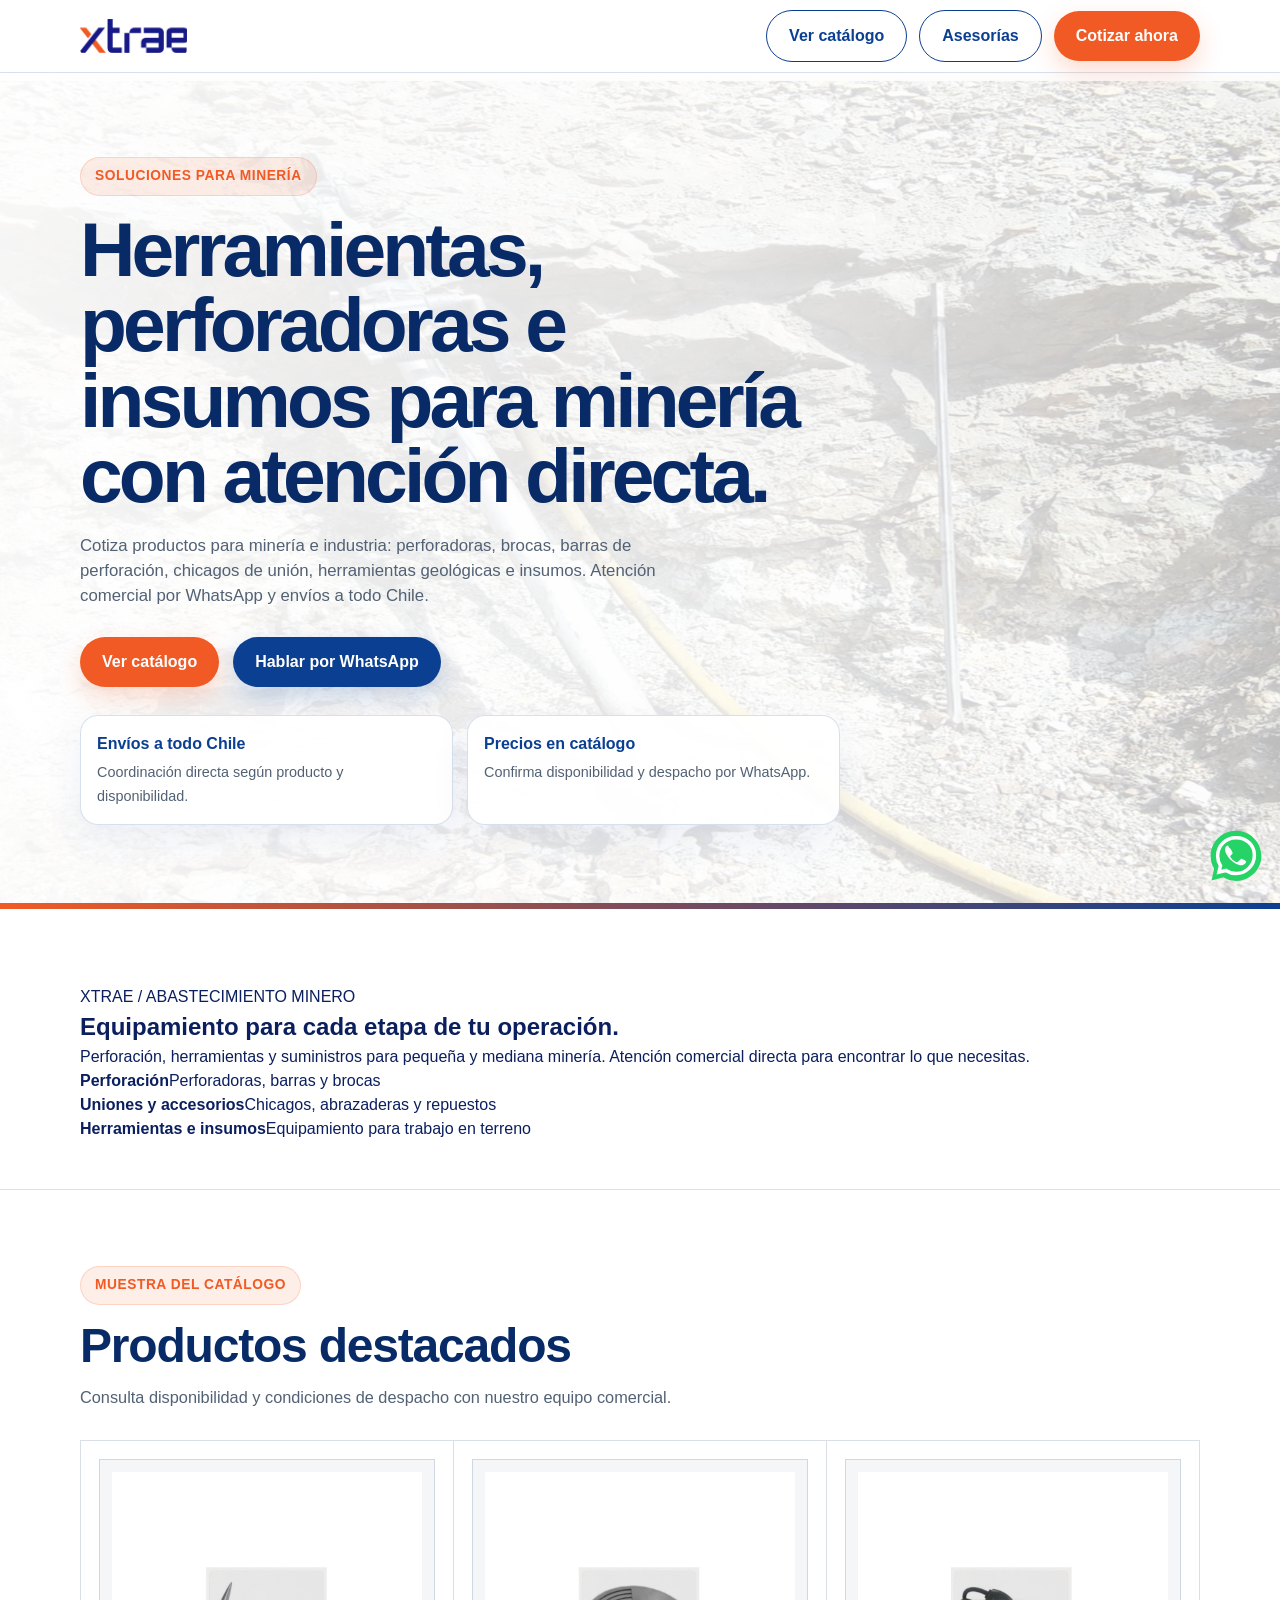
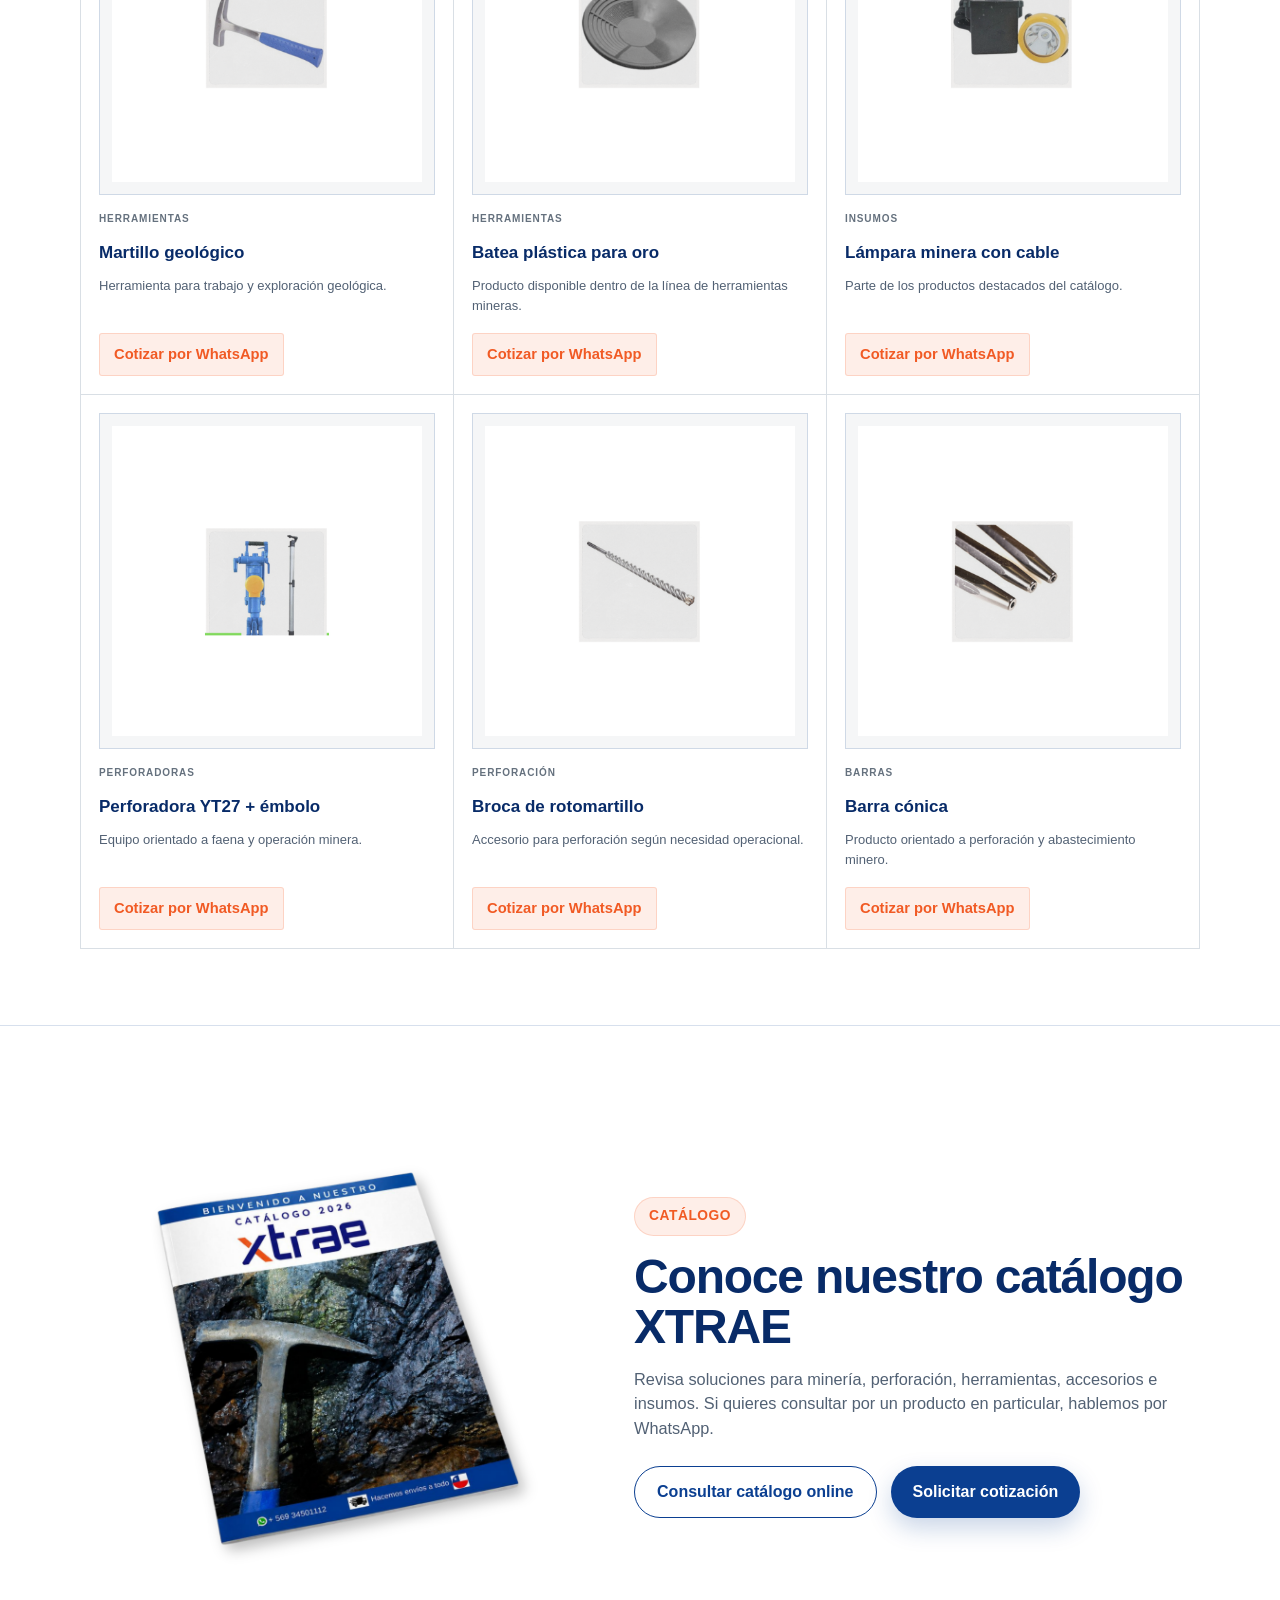
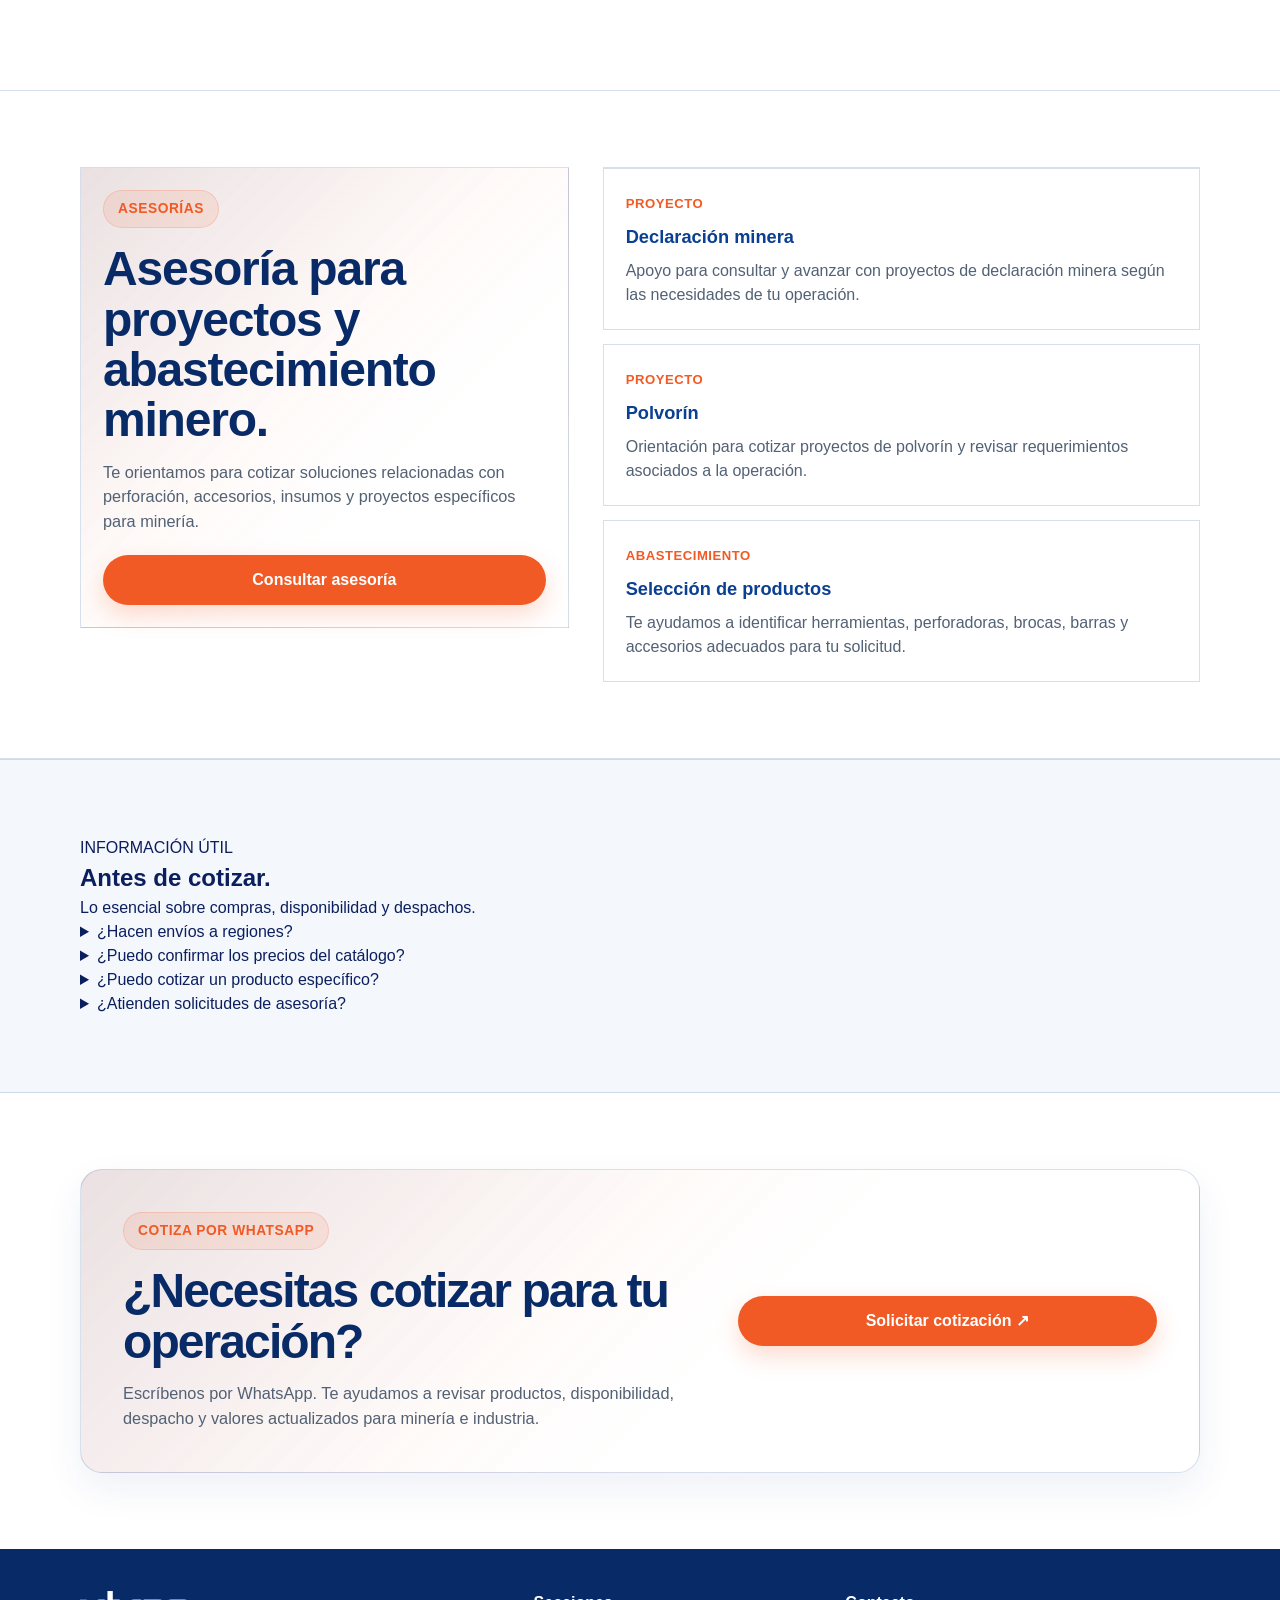
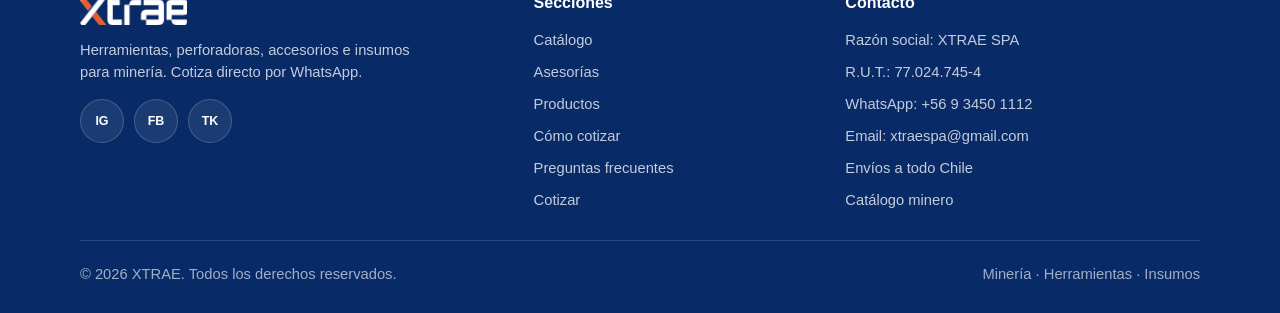
==== index.html @ 8a01596d "Redesign XTRAE landing editorial structure and product showcase" ====
<!DOCTYPE html>
<html lang="es">
<head>
  <meta charset="UTF-8" />
  <meta name="viewport" content="width=device-width, initial-scale=1.0" />
  <link rel="icon" type="image/png" href="/assets/img/fav-xtrae.png" />
  <link rel="apple-touch-icon" href="/assets/img/fav-xtrae.png" />

  <title>XTRAE | Herramientas e insumos para minería</title>
  <meta name="description" content="Cotiza herramientas, perforadoras, brocas, barras, accesorios e insumos para minería en XTRAE. Atención directa por WhatsApp y envíos a todo Chile." />
  <meta name="robots" content="index, follow" />
  <meta name="author" content="XTRAE" />
  <link rel="canonical" href="https://xtrae.cl/" />

  <meta property="og:type" content="website" />
  <meta property="og:url" content="https://xtrae.cl/" />
  <meta property="og:title" content="XTRAE | Herramientas e insumos para minería" />
  <meta property="og:description" content="Cotiza herramientas, perforadoras, brocas, barras, accesorios e insumos para minería. Atención directa por WhatsApp y envíos a todo Chile." />
  <meta property="og:image" content="https://xtrae.cl/assets/img/catalogo-xtrae.png" />
  <meta property="og:locale" content="es_CL" />

  <meta name="twitter:card" content="summary_large_image" />
  <meta name="twitter:title" content="XTRAE | Herramientas e insumos para minería" />
  <meta name="twitter:description" content="Cotiza herramientas, perforadoras, brocas, barras, accesorios e insumos para minería. Atención directa por WhatsApp." />
  <meta name="twitter:image" content="https://xtrae.cl/assets/img/catalogo-xtrae.png" />

  <link rel="stylesheet" href="/assets/css/styles.css?v=15" />
  <!-- Google Tag Manager -->
<script>(function(w,d,s,l,i){w[l]=w[l]||[];w[l].push({'gtm.start':
new Date().getTime(),event:'gtm.js'});var f=d.getElementsByTagName(s)[0],
j=d.createElement(s),dl=l!='dataLayer'?'&l='+l:'';j.async=true;j.src=
'https://www.googletagmanager.com/gtm.js?id='+i+dl;f.parentNode.insertBefore(j,f);
})(window,document,'script','dataLayer','GTM-K9B52PH');</script>
<!-- End Google Tag Manager -->

  <script type="application/ld+json">
  {
    "@context": "https://schema.org",
    "@type": "Organization",
    "name": "XTRAE",
    "legalName": "XTRAE SPA",
    "taxID": "CL-77024745-4",
    "email": "xtraespa@gmail.com",
    "url": "https://xtrae.cl/",
    "logo": "https://xtrae.cl/assets/img/xtrae-logo.png",
    "description": "Herramientas, perforadoras, brocas, barras, accesorios e insumos para minería.",
    "contactPoint": {
      "@type": "ContactPoint",
      "telephone": "+56 9 3450 1112",
      "email": "xtraespa@gmail.com",
      "contactType": "sales",
      "areaServed": "CL",
      "availableLanguage": "Spanish"
    },
    "sameAs": [
      "https://www.facebook.com/profile.php?id=100078458380677",
      "https://www.instagram.com/xtrae.cl",
      "https://www.tiktok.com/@xtrae.cl"
    ]
  }
  </script>
</head>
<body>
    <!-- Google Tag Manager (noscript) -->
<noscript><iframe src="https://www.googletagmanager.com/ns.html?id=GTM-K9B52PH"
height="0" width="0" style="display:none;visibility:hidden"></iframe></noscript>
<!-- End Google Tag Manager (noscript) -->
  <header class="site-header">
    <div class="container nav">
      <a class="brand-logo" href="/" aria-label="XTRAE Inicio">
        <img src="/assets/img/xtrae-logo.png" alt="XTRAE" />
      </a>

      <button class="mobile-menu-button" type="button" aria-label="Abrir menú" aria-expanded="false" data-menu-toggle>
        Menú
      </button>

      <nav class="nav-actions" data-menu>
        <a class="btn btn-outline" href="#catalogo">Ver catálogo</a>
        <a class="btn btn-outline" href="#asesorias">Asesorías</a>
        <button class="btn btn-primary" type="button" data-whatsapp>Cotizar ahora</button>
      </nav>
    </div>
  </header>

  <main>
    <section class="hero">
      <div class="container hero-grid">
        <div class="hero-content">
          <span class="eyebrow">Soluciones para minería</span>
          <h1>Herramientas, perforadoras e insumos para minería con atención directa.</h1>
          <p>
            Cotiza productos para minería e industria: perforadoras, brocas, barras de perforación, chicagos de unión, herramientas geológicas e insumos. Atención comercial por WhatsApp y envíos a todo Chile.
          </p>

          <div class="hero-actions">
            <a class="btn btn-primary" href="#catalogo">Ver catálogo</a>
            <button class="btn btn-secondary" type="button" data-whatsapp>Hablar por WhatsApp</button>
          </div>

          <div class="hero-info">
            <div class="info-card">
              <strong>Envíos a todo Chile</strong>
              <span>Coordinación directa según producto y disponibilidad.</span>
            </div>
            <div class="info-card">
              <strong>Precios en catálogo</strong>
              <span>Confirma disponibilidad y despacho por WhatsApp.</span>
            </div>
          </div>
        </div>
      </div>
    </section>

    <section class="section product-lines" aria-labelledby="product-lines-title"><div class="container editorial-intro"><div><span class="editorial-kicker">XTRAE / ABASTECIMIENTO MINERO</span><h2 id="product-lines-title">Equipamiento para cada etapa de tu operación.</h2></div><div class="intro-aside"><p>Perforación, herramientas y suministros para pequeña y mediana minería. Atención comercial directa para encontrar lo que necesitas.</p><div class="intro-details"><div><strong>Perforación</strong><span>Perforadoras, barras y brocas</span></div><div><strong>Uniones y accesorios</strong><span>Chicagos, abrazaderas y repuestos</span></div><div><strong>Herramientas e insumos</strong><span>Equipamiento para trabajo en terreno</span></div></div></div></div></section>

<section class="section catalog-preview" id="productos">
      <div class="container">
        <div class="section-title">
          <span class="eyebrow">Muestra del catálogo</span>
          <h2>Productos destacados</h2>
          <p>Consulta disponibilidad y condiciones de despacho con nuestro equipo comercial.</p>
        </div>
        <div class="product-grid editorial-products">
          <article class="product-card">
            <div class="product-image-wrap"><img src="/assets/img/productos/martillo-geologico.png" alt="Martillo geológico XTRAE" loading="lazy" /></div>
            <span class="product-tag">Herramientas</span><h3>Martillo geológico</h3><p>Herramienta para trabajo y exploración geológica.</p>
            <button class="quote-badge" type="button" data-whatsapp data-message="Hola XTRAE, quiero cotizar el martillo geológico.">Cotizar por WhatsApp</button>
          </article>
          <article class="product-card">
            <div class="product-image-wrap"><img src="/assets/img/productos/batea-plastica-oro.png" alt="Batea plástica para oro XTRAE" loading="lazy" /></div>
            <span class="product-tag">Herramientas</span><h3>Batea plástica para oro</h3><p>Producto disponible dentro de la línea de herramientas mineras.</p>
            <button class="quote-badge" type="button" data-whatsapp data-message="Hola XTRAE, quiero cotizar la batea plástica para oro.">Cotizar por WhatsApp</button>
          </article>
          <article class="product-card">
            <div class="product-image-wrap"><img src="/assets/img/productos/lampara-minera-cable.png" alt="Lámpara minera con cable XTRAE" loading="lazy" /></div>
            <span class="product-tag">Insumos</span><h3>Lámpara minera con cable</h3><p>Parte de los productos destacados del catálogo.</p>
            <button class="quote-badge" type="button" data-whatsapp data-message="Hola XTRAE, quiero cotizar la lámpara minera con cable.">Cotizar por WhatsApp</button>
          </article>
          <article class="product-card">
            <div class="product-image-wrap"><img src="/assets/img/productos/perforadora-yt27.png" alt="Perforadora YT27 XTRAE" loading="lazy" /></div>
            <span class="product-tag">Perforadoras</span><h3>Perforadora YT27 + émbolo</h3><p>Equipo orientado a faena y operación minera.</p>
            <button class="quote-badge" type="button" data-whatsapp data-message="Hola XTRAE, quiero cotizar la perforadora YT27 con émbolo.">Cotizar por WhatsApp</button>
          </article>
          <article class="product-card">
            <div class="product-image-wrap"><img src="/assets/img/productos/broca-rotomartillo.png" alt="Broca de rotomartillo XTRAE" loading="lazy" /></div>
            <span class="product-tag">Perforación</span><h3>Broca de rotomartillo</h3><p>Accesorio para perforación según necesidad operacional.</p>
            <button class="quote-badge" type="button" data-whatsapp data-message="Hola XTRAE, quiero cotizar una broca de rotomartillo.">Cotizar por WhatsApp</button>
          </article>
          <article class="product-card">
            <div class="product-image-wrap"><img src="/assets/img/productos/barra-conica.png" alt="Barra cónica XTRAE" loading="lazy" /></div>
            <span class="product-tag">Barras</span><h3>Barra cónica</h3><p>Producto orientado a perforación y abastecimiento minero.</p>
            <button class="quote-badge" type="button" data-whatsapp data-message="Hola XTRAE, quiero cotizar una barra cónica.">Cotizar por WhatsApp</button>
          </article>
        </div>
      </div>
    </section>

    <section class="section catalog-section" id="catalogo">
      <div class="container catalog-grid">
        <div class="catalog-image-wrap">
          <img class="catalog-image" src="/assets/img/catalogo-xtrae.png?v=2" alt="Portada del catálogo XTRAE" loading="lazy" />
        </div>
        <div class="catalog-content">
          <span class="eyebrow">Catálogo</span>
          <h2>Conoce nuestro catálogo XTRAE</h2>
          <p>Revisa soluciones para minería, perforación, herramientas, accesorios e insumos. Si quieres consultar por un producto en particular, hablemos por WhatsApp.</p>
          <div class="button-row"><a class="btn btn-outline" href="/catalogo/">Consultar catálogo online</a><button class="btn btn-secondary" type="button" data-whatsapp>Solicitar cotización</button></div></div></div></section>

    <section class="section advisory-section" id="asesorias">
      <div class="container advisory-grid">
        <div class="advisory-panel">
          <span class="eyebrow">Asesorías</span>
          <h2>Asesoría para proyectos y abastecimiento minero.</h2>
          <p>Te orientamos para cotizar soluciones relacionadas con perforación, accesorios, insumos y proyectos específicos para minería.</p>
          <button class="btn btn-primary" type="button" data-whatsapp data-message="Hola XTRAE, quiero consultar por asesorías para minería.">Consultar asesoría</button>
        </div>
        <div class="advisory-list">
          <article class="advisory-item"><span>Proyecto</span><h3>Declaración minera</h3><p>Apoyo para consultar y avanzar con proyectos de declaración minera según las necesidades de tu operación.</p></article>
          <article class="advisory-item"><span>Proyecto</span><h3>Polvorín</h3><p>Orientación para cotizar proyectos de polvorín y revisar requerimientos asociados a la operación.</p></article>
          <article class="advisory-item"><span>Abastecimiento</span><h3>Selección de productos</h3><p>Te ayudamos a identificar herramientas, perforadoras, brocas, barras y accesorios adecuados para tu solicitud.</p></article>
        </div>
      </div>
    </section>

    <section class="section faq-section" id="preguntas"><div class="container faq-layout"><div><span class="editorial-kicker">INFORMACIÓN ÚTIL</span><h2>Antes de cotizar.</h2><p>Lo esencial sobre compras, disponibilidad y despachos.</p></div><div class="faq-list"><details><summary>¿Hacen envíos a regiones?</summary><p>Sí. Coordinamos envíos a todo Chile según producto, destino y disponibilidad.</p></details><details><summary>¿Puedo confirmar los precios del catálogo?</summary><p>Sí. Confirma precios, disponibilidad y despacho directamente por WhatsApp.</p></details><details><summary>¿Puedo cotizar un producto específico?</summary><p>Sí. Cada producto destacado tiene un botón para consultar directamente por WhatsApp.</p></details><details><summary>¿Atienden solicitudes de asesoría?</summary><p>Puedes consultar por declaración minera, polvorín, selección de productos y abastecimiento minero.</p></details></div></div></section>

    <section class="section cta-section" id="solicitar">
      <div class="container">
        <div class="cta-box">
          <div><span class="eyebrow">Cotiza por WhatsApp</span><h2>¿Necesitas cotizar para tu operación?</h2><p>Escríbenos por WhatsApp. Te ayudamos a revisar productos, disponibilidad, despacho y valores actualizados para minería e industria.</p></div>
          <div class="cta-actions"><button class="btn btn-primary" type="button" data-whatsapp>Solicitar cotización ↗</button></div>
        </div>
      </div>
    </section>
  </main>

  <footer class="site-footer">
    <div class="container">
      <div class="footer-content">
        <div class="footer-brand">
          <a class="footer-logo-img" href="/" aria-label="XTRAE Inicio"><img src="/assets/img/xtrae-logo-inv.png" alt="XTRAE" /></a>
          <p>Herramientas, perforadoras, accesorios e insumos para minería. Cotiza directo por WhatsApp.</p>
          <div class="social-links" aria-label="Redes sociales de XTRAE">
            <a class="social-link" href="https://www.instagram.com/xtrae.cl" target="_blank" rel="noopener noreferrer" aria-label="Instagram de XTRAE">IG</a>
            <a class="social-link" href="https://www.facebook.com/profile.php?id=100078458380677" target="_blank" rel="noopener noreferrer" aria-label="Facebook de XTRAE">FB</a>
            <a class="social-link" href="https://www.tiktok.com/@xtrae.cl" target="_blank" rel="noopener noreferrer" aria-label="TikTok de XTRAE">TK</a>
          </div>
        </div>
        <div class="footer-column"><h3>Secciones</h3><ul class="footer-links"><li><a href="#catalogo">Catálogo</a></li><li><a href="#asesorias">Asesorías</a></li><li><a href="#productos">Productos</a></li><li><a href="#como-cotizar">Cómo cotizar</a></li><li><a href="#preguntas">Preguntas frecuentes</a></li><li><a href="#solicitar">Cotizar</a></li></ul></div>
        <div class="footer-column"><h3>Contacto</h3><ul class="footer-contact"><li><span>Razón social: XTRAE SPA</span></li><li><span>R.U.T.: 77.024.745-4</span></li><li><a href="https://wa.me/56934501112?text=Hola%20XTRAE%2C%20quiero%20cotizar%20productos%20para%20miner%C3%ADa." target="_blank" rel="noopener noreferrer">WhatsApp: +56 9 3450 1112</a></li><li><a href="mailto:xtraespa@gmail.com">Email: xtraespa@gmail.com</a></li><li><span>Envíos a todo Chile</span></li><li><span>Catálogo minero</span></li></ul></div>
      </div>
      <div class="footer-bottom"><p>© <span id="year"></span> XTRAE. Todos los derechos reservados.</p><p>Minería · Herramientas · Insumos</p></div>
    </div>
  </footer>

<button class="floating-whatsapp" type="button" aria-label="Hablar por WhatsApp" data-whatsapp>
  <img src="/assets/img/icon-whatsapp.svg" alt="" aria-hidden="true" />
</button>
  <script src="/assets/js/main.js?v=14"></script>
</body>
</html>
---- assets/css/styles.css ----
:root {
  --bg: #ffffff;
  --bg-soft: #f4f7fb;
  --text: #0b1f5f;
  --muted: #526174;
  --primary: #f15a24;
  --primary-dark: #cf4518;
  --blue: #0b3f91;
  --blue-dark: #082b68;
  --white: #ffffff;
  --border: rgba(11, 63, 145, 0.16);
  --card: #ffffff;
  --shadow: 0 16px 38px rgba(11, 63, 145, 0.07);
}

* { box-sizing: border-box; margin: 0; padding: 0; }
html { scroll-behavior: smooth; }
body { font-family: Arial, Helvetica, sans-serif; background: var(--bg); color: var(--text); line-height: 1.5; }
a, button { font: inherit; }
a { color: inherit; text-decoration: none; }
img { max-width: 100%; display: block; }
.container { width: min(1120px, 92%); margin: 0 auto; }

.site-header { position: sticky; top: 0; z-index: 50; background: rgba(255,255,255,0.96); backdrop-filter: blur(10px); border-bottom: 1px solid var(--border); }
.nav { min-height: 64px; display: flex; align-items: center; justify-content: space-between; gap: 14px; padding: 10px 0; }
.brand-logo, .footer-logo-img { display: inline-flex; align-items: center; line-height: 1; flex-shrink: 0; }
.brand-logo img { width: auto; height: 34px; max-width: 160px; display: block; }
.footer-logo-img { margin-bottom: 14px; }
.footer-logo-img img { width: auto; height: 34px; max-width: 160px; display: block; }
.mobile-menu-button { display: inline-flex; align-items: center; justify-content: center; border: 1px solid var(--border); border-radius: 999px; background: var(--white); color: var(--blue); padding: 10px 14px; font-weight: 900; cursor: pointer; }
.nav-actions { position: absolute; left: 4%; right: 4%; top: calc(100% + 8px); display: none; grid-template-columns: 1fr; gap: 10px; padding: 14px; border: 1px solid var(--border); border-radius: 20px; background: var(--white); box-shadow: 0 20px 54px rgba(11,63,145,.14); }
.nav-actions.is-open { display: grid; }

.btn { display: inline-flex; align-items: center; justify-content: center; gap: 8px; border: 0; border-radius: 999px; padding: 13px 22px; font-weight: 800; cursor: pointer; transition: transform .2s ease, background .2s ease, color .2s ease; text-align: center; }
.btn:hover { transform: translateY(-2px); }
.btn-primary { background: var(--primary); color: var(--white); box-shadow: 0 10px 24px rgba(241,90,36,.22); }
.btn-primary:hover { background: var(--primary-dark); }
.btn-secondary { background: var(--blue); color: var(--white); box-shadow: 0 10px 24px rgba(11,63,145,.22); }
.btn-secondary:hover { background: var(--blue-dark); }
.btn-outline { border: 1px solid var(--blue); color: var(--blue); background: var(--white); }
.btn-outline:hover { background: var(--blue); color: var(--white); }
.hero-actions .btn, .catalog-card .btn, .advisory-panel .btn, .cta-actions .btn, .nav-actions .btn { width: 100%; }

.section { padding: 52px 0; }
.eyebrow { display: inline-block; margin-bottom: 16px; padding: 8px 14px; border-radius: 999px; background: rgba(241,90,36,.10); color: var(--primary); font-size: .86rem; font-weight: 900; border: 1px solid rgba(241,90,36,.18); text-transform: uppercase; letter-spacing: .04em; }
.section-title { max-width: 790px; margin-bottom: 28px; }
.section-title h2, .catalog-content h2, .advisory-panel h2, .cta-box h2 { font-size: clamp(2rem, 10vw, 3rem); line-height: 1.05; letter-spacing: -.04em; color: var(--blue-dark); margin-bottom: 14px; }
.section-title p, .catalog-content p, .advisory-panel p, .cta-box p { color: var(--muted); font-size: 1.02rem; }

.hero { position: relative; overflow: hidden; min-height: calc(100svh - 64px); display: flex; align-items: center; background: linear-gradient(90deg, rgba(255,255,255,.96) 0%, rgba(255,255,255,.88) 55%, rgba(255,255,255,.74) 100%), url('/assets/img/hero-mineria.jpg') center / cover no-repeat; }
.hero::after { content: ''; position: absolute; left: 0; bottom: 0; width: 100%; height: 6px; background: linear-gradient(90deg, var(--primary), var(--blue)); }
.hero-grid { position: relative; z-index: 1; display: grid; grid-template-columns: 1fr; gap: 28px; align-items: center; padding: 64px 0; }
.hero-content { max-width: 760px; }
.hero h1 { max-width: 760px; font-size: clamp(2.2rem, 12vw, 4.4rem); line-height: .98; letter-spacing: -.05em; margin-bottom: 20px; color: var(--blue-dark); }
.hero p { max-width: 620px; color: var(--muted); font-size: 1.05rem; margin-bottom: 28px; }
.hero-actions { display: grid; gap: 12px; margin-bottom: 28px; }
.hero-info { display: grid; grid-template-columns: 1fr; gap: 14px; }
.info-card { padding: 16px; border: 1px solid var(--border); border-radius: 18px; background: rgba(255,255,255,.94); box-shadow: var(--shadow); }
.info-card strong { display: block; color: var(--blue); margin-bottom: 4px; }
.info-card span { color: var(--muted); font-size: .9rem; }

.confidence-section, .catalog-section, .cta-section { background: var(--white); }
.category-section, .process-section, .advisory-section, .catalog-preview, .faq-section { background: var(--bg-soft); border-top: 1px solid var(--border); border-bottom: 1px solid var(--border); }
.cards, .product-grid, .faq-grid, .advisory-list { display: grid; grid-template-columns: 1fr; gap: 14px; }
.feature-card, .step-card, .faq-card, .advisory-item, .advisory-panel, .catalog-card, .product-card, .cta-box { border: 1px solid var(--border); border-radius: 22px; background: var(--card); box-shadow: var(--shadow); }
.feature-card, .step-card, .faq-card, .advisory-item, .advisory-panel { padding: 22px; }
.icon { width: 42px; height: 42px; display: grid; place-items: center; margin-bottom: 14px; border-radius: 12px; background: rgba(241,90,36,.10); color: var(--primary); font-weight: 900; border: 1px solid rgba(241,90,36,.18); }
.feature-card h3, .step-card h3, .faq-card h3, .advisory-item h3 { color: var(--blue); font-size: 1.14rem; margin-bottom: 8px; }
.feature-card p, .step-card p, .faq-card p, .advisory-item p { color: var(--muted); }

.catalog-grid, .advisory-grid, .cta-box { display: grid; grid-template-columns: 1fr; gap: 28px; align-items: center; }
.catalog-image-wrap { display: flex; justify-content: center; align-items: center; }
.catalog-image { width: 100%; max-width: 390px; height: auto; filter: drop-shadow(0 22px 30px rgba(11,63,145,.14)); }
.catalog-card { padding: 22px; background: linear-gradient(135deg, rgba(11,63,145,.07), transparent 42%), linear-gradient(135deg, rgba(241,90,36,.08), transparent 58%), var(--white); }
.catalog-card p { color: var(--blue-dark); font-size: 1.03rem; margin-bottom: 16px; }
.catalog-card strong { color: var(--primary); }
.button-row { display: grid; gap: 12px; }
.advisory-grid { align-items: start; }
.advisory-panel { background: linear-gradient(135deg, rgba(11,63,145,.08), transparent 45%), linear-gradient(135deg, rgba(241,90,36,.10), transparent 65%), var(--white); }
.advisory-panel p { margin-bottom: 22px; }
.advisory-item span { display: inline-block; margin-bottom: 10px; color: var(--primary); font-size: .82rem; font-weight: 900; text-transform: uppercase; letter-spacing: .04em; }

.product-card { display: flex; flex-direction: column; min-height: 320px; padding: 18px; overflow: hidden; }
.product-image-wrap { width: 100%; aspect-ratio: 1 / 1; display: grid; place-items: center; margin-bottom: 16px; border: 1px solid var(--border); border-radius: 18px; background: #f8fbff; overflow: hidden; }
.product-image-wrap img { width: 100%; height: 100%; object-fit: contain; padding: 12px; }
.product-tag { width: fit-content; margin-bottom: 16px; padding: 7px 11px; border-radius: 999px; background: rgba(11,63,145,.08); color: var(--blue); font-size: .78rem; font-weight: 900; text-transform: uppercase; letter-spacing: .04em; }
.product-card h3 { color: var(--blue-dark); font-size: 1.1rem; line-height: 1.25; margin-bottom: 12px; }
.product-card p { color: var(--muted); margin-bottom: 18px; }
.quote-badge { margin-top: auto; width: fit-content; padding: 9px 14px; border-radius: 10px; background: rgba(241,90,36,.10); color: var(--primary); font-size: .92rem; font-weight: 900; border: 1px solid rgba(241,90,36,.18); cursor: pointer; transition: background .2s ease, transform .2s ease; }
.quote-badge:hover { background: rgba(241,90,36,.18); transform: translateY(-2px); }
.faq-grid { gap: 14px; }
.cta-box { padding: 24px; overflow: hidden; background: linear-gradient(135deg, rgba(11,63,145,.08), transparent 42%), linear-gradient(135deg, rgba(241,90,36,.10), transparent 58%), var(--white); }
.cta-actions { display: grid; gap: 12px; }

.site-footer { padding: 42px 0 28px; color: rgba(255,255,255,.76); font-size: .92rem; background: var(--blue-dark); }
.footer-content { display: grid; gap: 28px; }
.footer-brand p { max-width: 360px; color: rgba(255,255,255,.76); }
.footer-column h3 { margin-bottom: 14px; color: var(--white); font-size: 1rem; }
.footer-links, .footer-contact { display: grid; gap: 10px; list-style: none; }
.footer-links a, .footer-contact a, .footer-contact span { color: rgba(255,255,255,.76); }
.footer-links a:hover, .footer-contact a:hover { color: var(--white); }
.social-links { display: flex; flex-wrap: wrap; gap: 10px; margin-top: 16px; }
.social-link { width: 44px; height: 44px; display: inline-grid; place-items: center; border-radius: 50%; border: 1px solid rgba(255,255,255,.18); background: rgba(255,255,255,.08); color: var(--white); font-size: .78rem; font-weight: 900; transition: transform .2s ease, background .2s ease; }
.social-link:hover { transform: translateY(-2px); background: var(--primary); }
.footer-bottom { display: grid; gap: 8px; margin-top: 28px; padding-top: 22px; border-top: 1px solid rgba(255,255,255,.14); color: rgba(255,255,255,.62); }
.floating-whatsapp { position: fixed; right: 16px; bottom: 16px; z-index: 30; width: 56px; height: 56px; display: grid; place-items: center; border: 0; border-radius: 0; padding: 0; background: transparent; box-shadow: none; cursor: pointer; transition: transform .2s ease; }
.floating-whatsapp:hover { transform: translateY(-4px) scale(1.03); }

@media (min-width: 640px) {
  .hero-actions, .button-row { display: flex; flex-wrap: wrap; gap: 14px; }
  .hero-actions .btn, .button-row .btn { width: auto; }
  .hero-info { grid-template-columns: repeat(2, 1fr); }
  .footer-bottom { display: flex; justify-content: space-between; align-items: center; gap: 20px; }
}
@media (min-width: 768px) {
  .section { padding: 68px 0; }
  .mobile-menu-button { display: none; }
  .nav-actions { position: static; display: flex; align-items: center; justify-content: flex-end; width: auto; padding: 0; border: 0; border-radius: 0; background: transparent; box-shadow: none; gap: 12px; }
  .nav-actions .btn { width: auto; }
  .cards-3, .cards-4, .product-grid, .faq-grid { grid-template-columns: repeat(2, 1fr); }
  .catalog-image { max-width: 480px; }
  .footer-content { grid-template-columns: 1.2fr .8fr 1fr; align-items: start; }
}
@media (min-width: 1024px) {
  .section { padding: 76px 0; }
  .hero { min-height: calc(100vh - 64px); }
  .hero-grid { padding: 82px 0; }
  .hero h1 { font-size: clamp(3.2rem, 6vw, 5rem); }
  .cards-3, .product-grid { grid-template-columns: repeat(3, 1fr); }
  .cards-4, .faq-grid { grid-template-columns: repeat(4, 1fr); }
  .catalog-grid { grid-template-columns: .95fr 1.05fr; gap: 42px; }
  .advisory-grid { grid-template-columns: .9fr 1.1fr; gap: 34px; }
  .cta-box { grid-template-columns: 1fr .72fr; gap: 32px; padding: 42px; }
  .catalog-image { max-width: 560px; }
}

.catalog-page-title { font-size: clamp(2.2rem, 10vw, 4.2rem); line-height: 1; letter-spacing: -.05em; color: var(--blue-dark); margin-bottom: 14px; }
.catalog-viewer-page { background: var(--bg-soft); min-height: calc(100vh - 64px); }
.pdf-box { width: 100%; height: 78vh; min-height: 520px; border: 1px solid var(--border); border-radius: 24px; overflow: hidden; background: var(--white); box-shadow: var(--shadow); }
.pdf-box iframe { width: 100%; height: 100%; border: 0; display: block; }
.catalog-nav { display:flex; position:static; padding:0; border:0; box-shadow:none; background:transparent; }
@media(max-width: 767px){ .catalog-nav .btn-outline{display:none;} .catalog-nav{display:flex;} }

.floating-whatsapp img { width: 56px; height: 56px; object-fit: contain; display: block; }

button:focus-visible, a:focus-visible { outline: 3px solid var(--primary); outline-offset: 3px; }

@media(prefers-reduced-motion: reduce){html{scroll-behavior:auto} .btn,.floating-whatsapp{transition:none}}
/* XTRAE — dirección editorial industrial. Hero original preservado. */
.category-section,.catalog-preview,.catalog-section,.advisory-section{background:#fff}
.category-section .section-title,.catalog-preview .section-title{max-width:850px;margin-bottom:30px}
.category-section h2,.catalog-preview h2,.catalog-section h2,.advisory-section h2{letter-spacing:-.025em}
.industrial-categories{border-top:1px solid #cdd3db}
.industrial-categories a{display:grid;grid-template-columns:52px minmax(190px,1fr) minmax(180px,1fr) 30px;align-items:center;gap:20px;padding:25px 8px;border-bottom:1px solid #cdd3db;color:#132b4f;text-decoration:none;background:transparent}
.industrial-categories a:hover{background:#f4f6f8}
.industrial-categories span{color:#7b8490;font-size:13px}
.industrial-categories strong{font-size:21px;font-weight:700}
.industrial-categories small{font-size:14px;color:#526071}
.industrial-categories b{font-size:21px;font-weight:400}
.product-grid{gap:0!important;border-top:1px solid #d9dfe5;border-left:1px solid #d9dfe5}
.product-card{border:0!important;border-right:1px solid #d9dfe5!important;border-bottom:1px solid #d9dfe5!important;border-radius:0!important;box-shadow:none!important;padding:18px!important;background:#fff!important}
.product-card:hover{box-shadow:none!important;background:#fafbfc!important}
.product-image-wrap{border-radius:0!important;background:#f5f6f7!important;aspect-ratio:1/1}
.product-image-wrap img{width:100%;height:100%;object-fit:contain}
.product-card h3{font-size:17px!important;line-height:1.35}
.product-card p{font-size:13px}
.product-tag{border-radius:0!important;background:transparent!important;padding:0!important;color:#65717e!important;text-transform:uppercase;font-size:10px!important;letter-spacing:.09em}
.quote-badge{border-radius:3px!important;box-shadow:none!important}
.catalog-grid{align-items:center}
.catalog-image-wrap{background:transparent!important;border:0!important;box-shadow:none!important}
.catalog-image{object-fit:contain!important;filter:none!important}
.catalog-content .button-row{margin-top:26px}
.advisory-panel,.advisory-item{border-radius:0!important;box-shadow:none!important}
.advisory-list{border-top:1px solid #d9dfe5}
.advisory-item{border-bottom:1px solid #d9dfe5!important}
@media(max-width:700px){.industrial-categories a{grid-template-columns:30px 1fr 24px;gap:10px}.industrial-categories small{grid-column:2;grid-row:2}.industrial-categories b{grid-column:3;grid-row:1}.industrial-categories strong{font-size:18px}}

/* Product lines: informational, not navigation */
.product-lines{padding-bottom:48px}
.product-lines-list{border-top:1px solid #cbd3dd}
.product-line{display:grid;grid-template-columns:minmax(200px, 1fr) minmax(260px, 1.1fr);align-items:center;gap:28px;padding:26px 0;border-bottom:1px solid #cbd3dd}
.product-line h3{margin:0;color:#0b2e69;font-size:clamp(19px,2vw,26px);font-weight:700;line-height:1.25}
.product-line p{margin:0;color:#4c6078;font-size:16px;line-height:1.55}
@media(max-width:700px){.product-line{grid-template-columns:1fr;gap:8px;padding:20px 0}.product-line p{font-size:14px}}
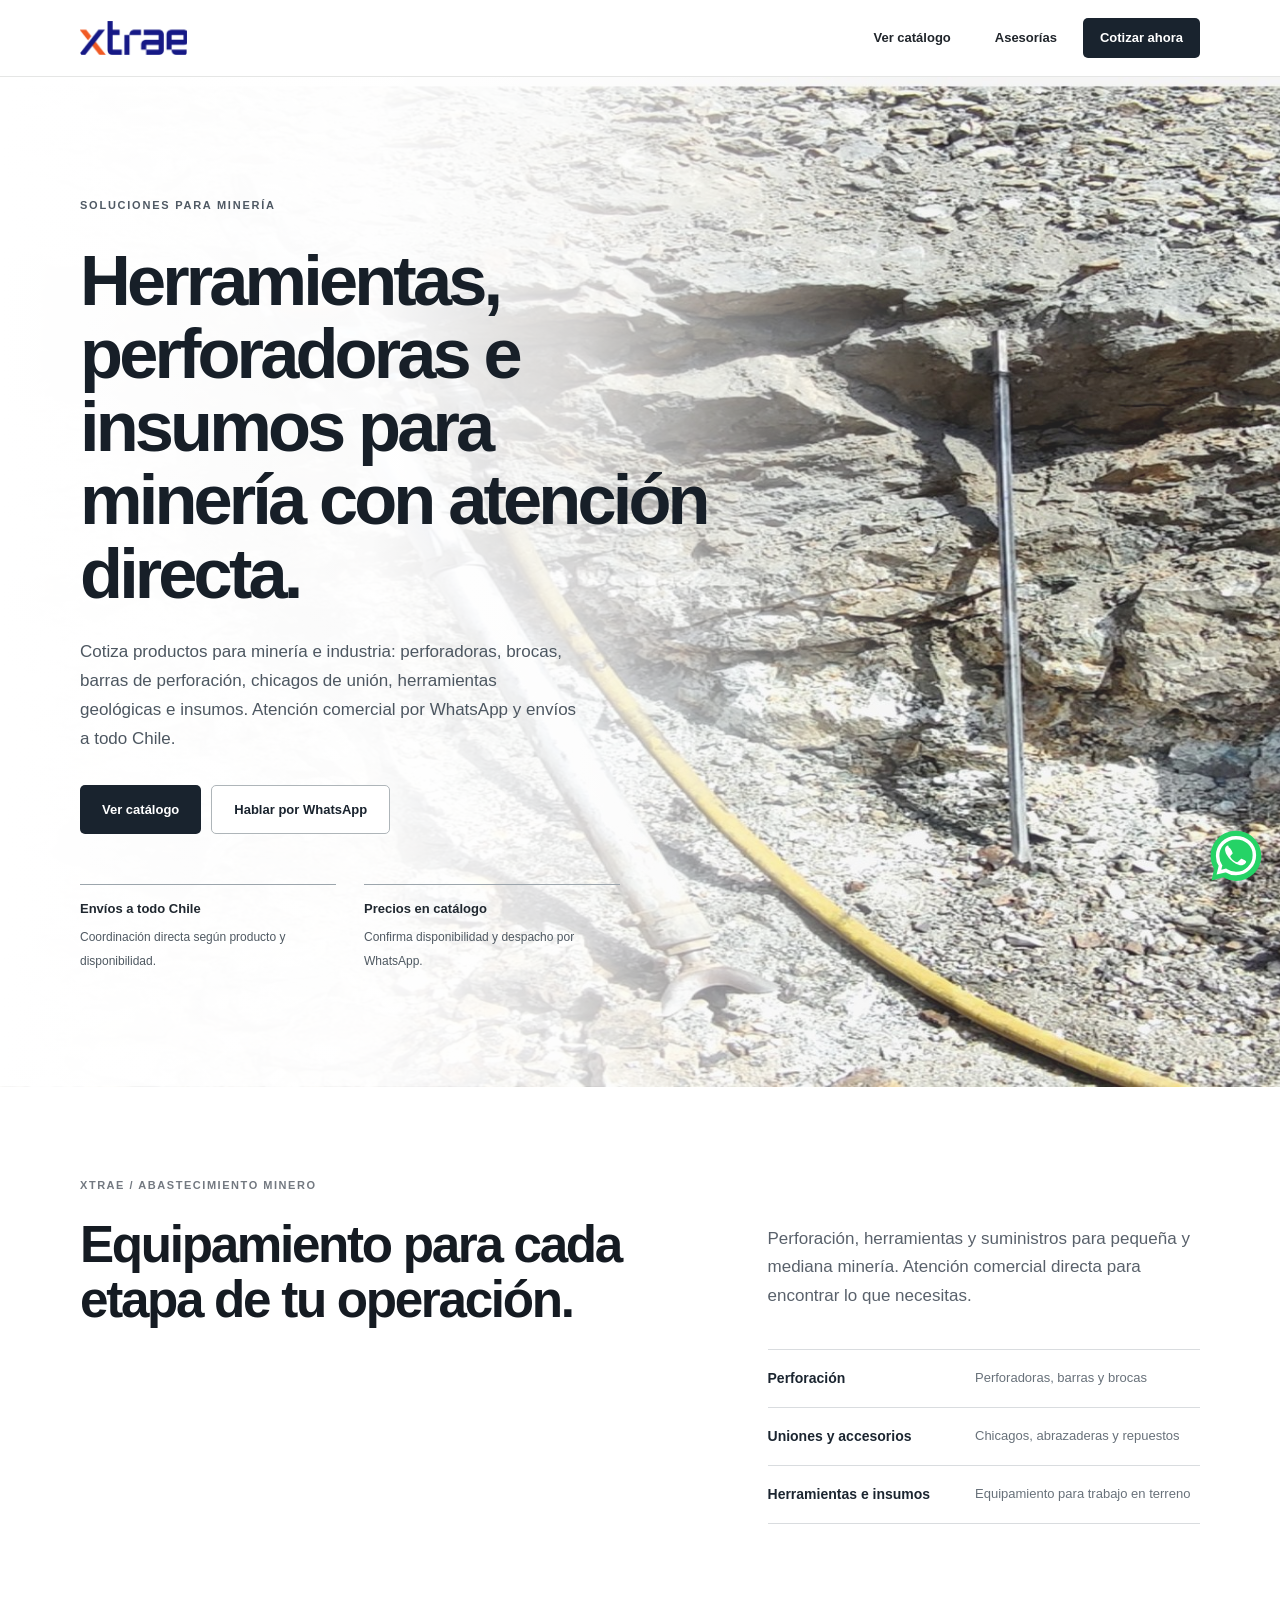
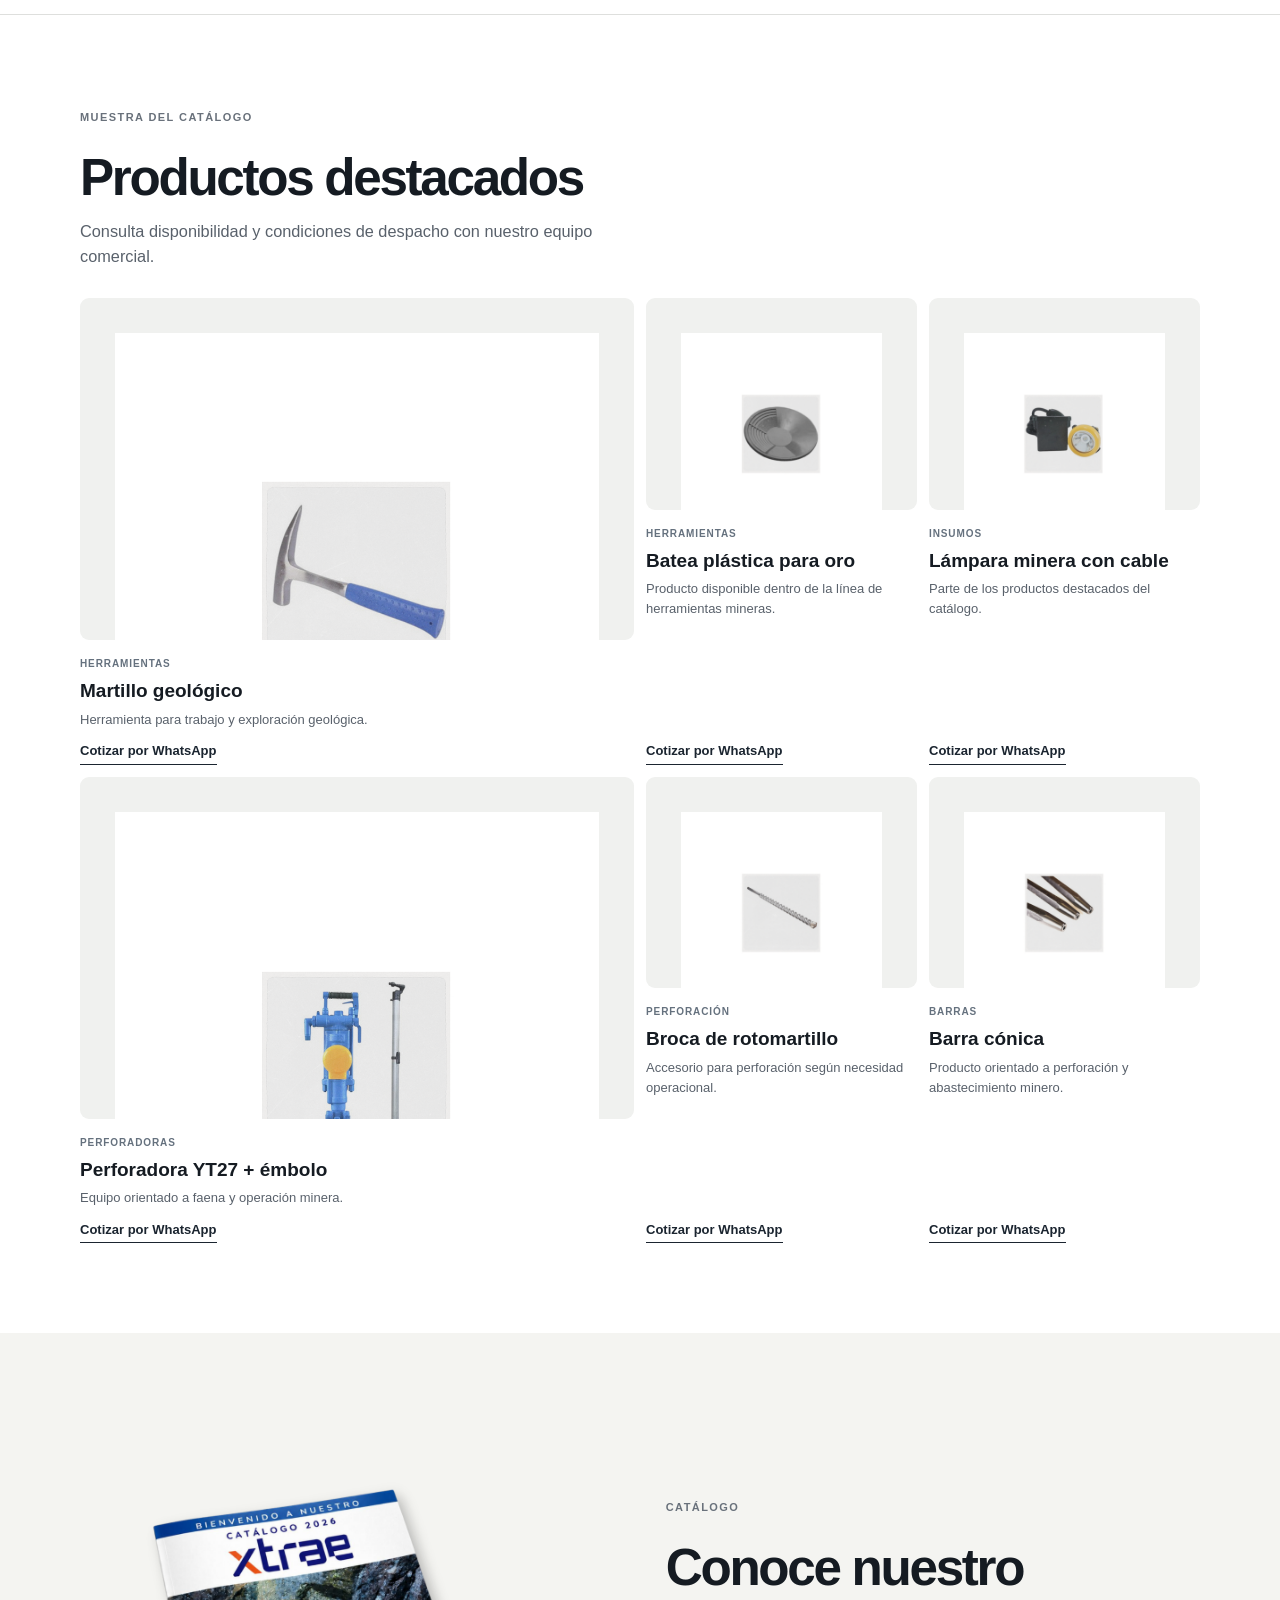
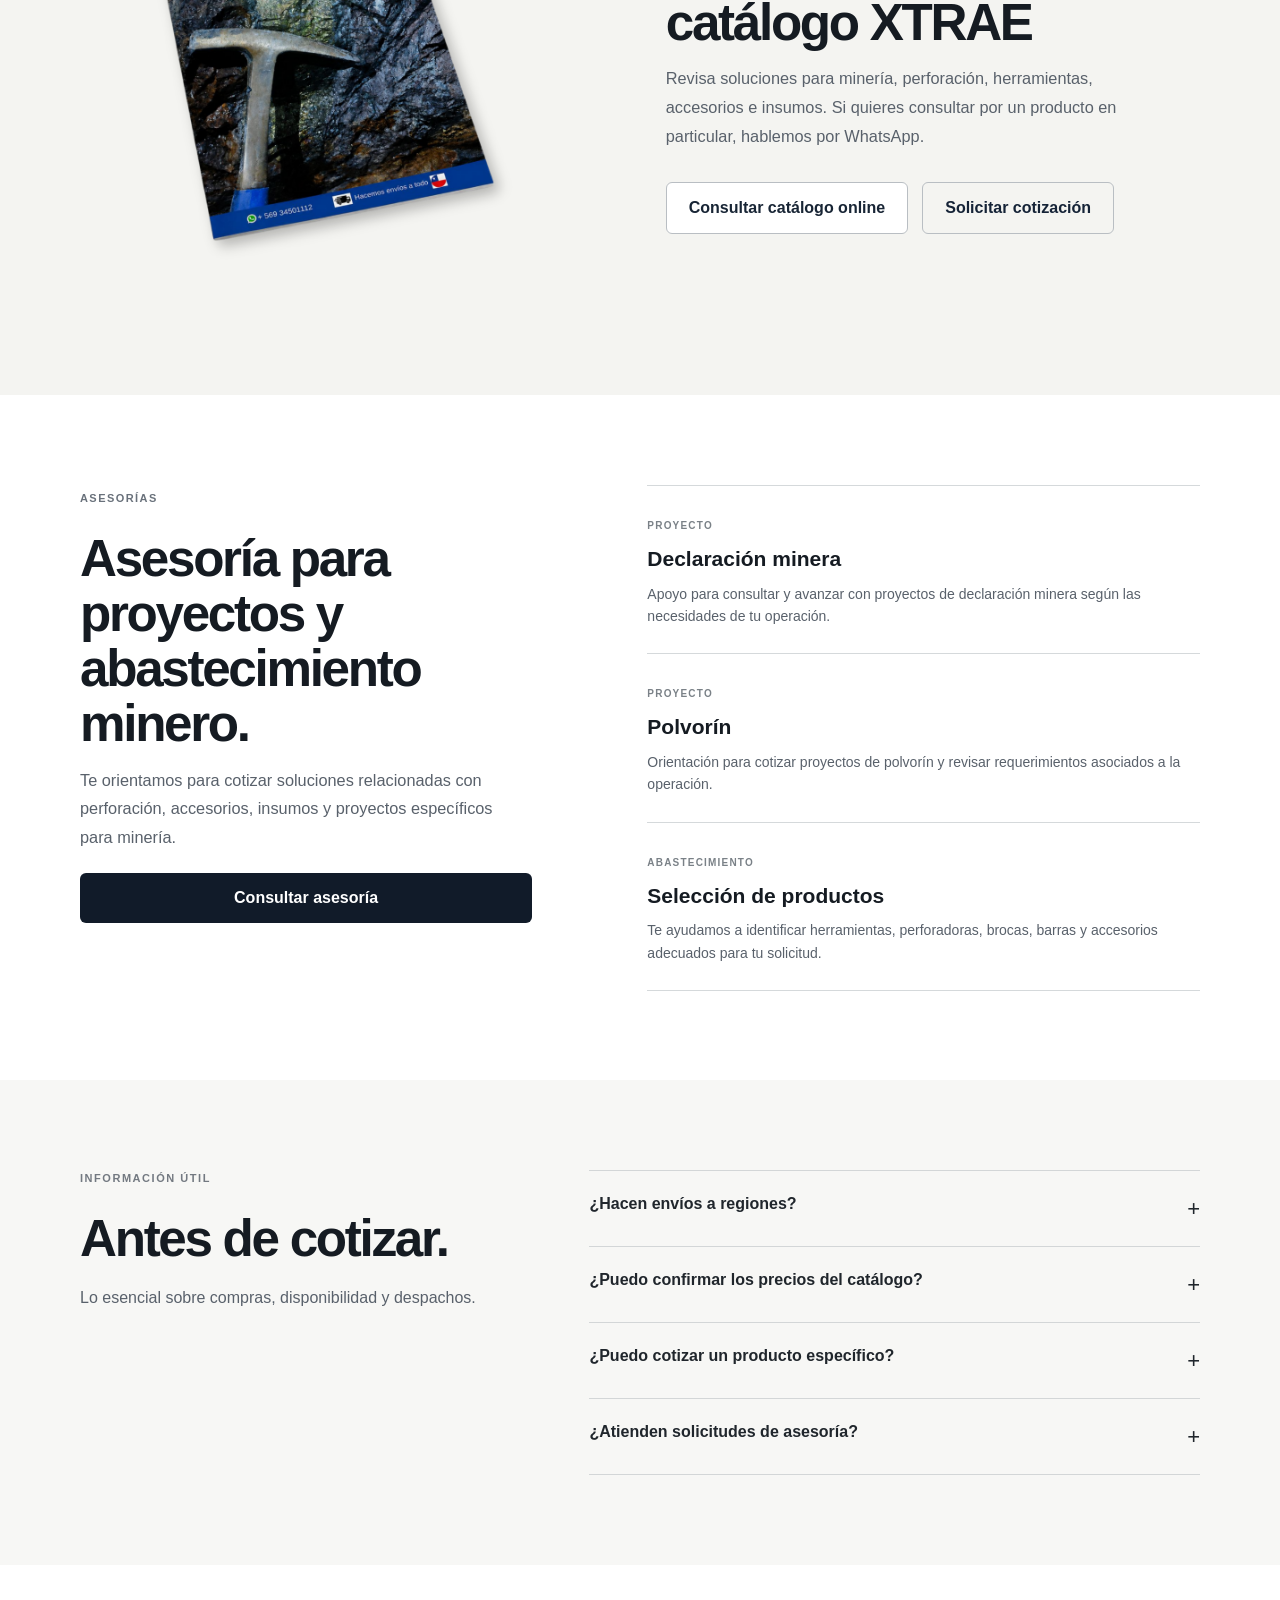
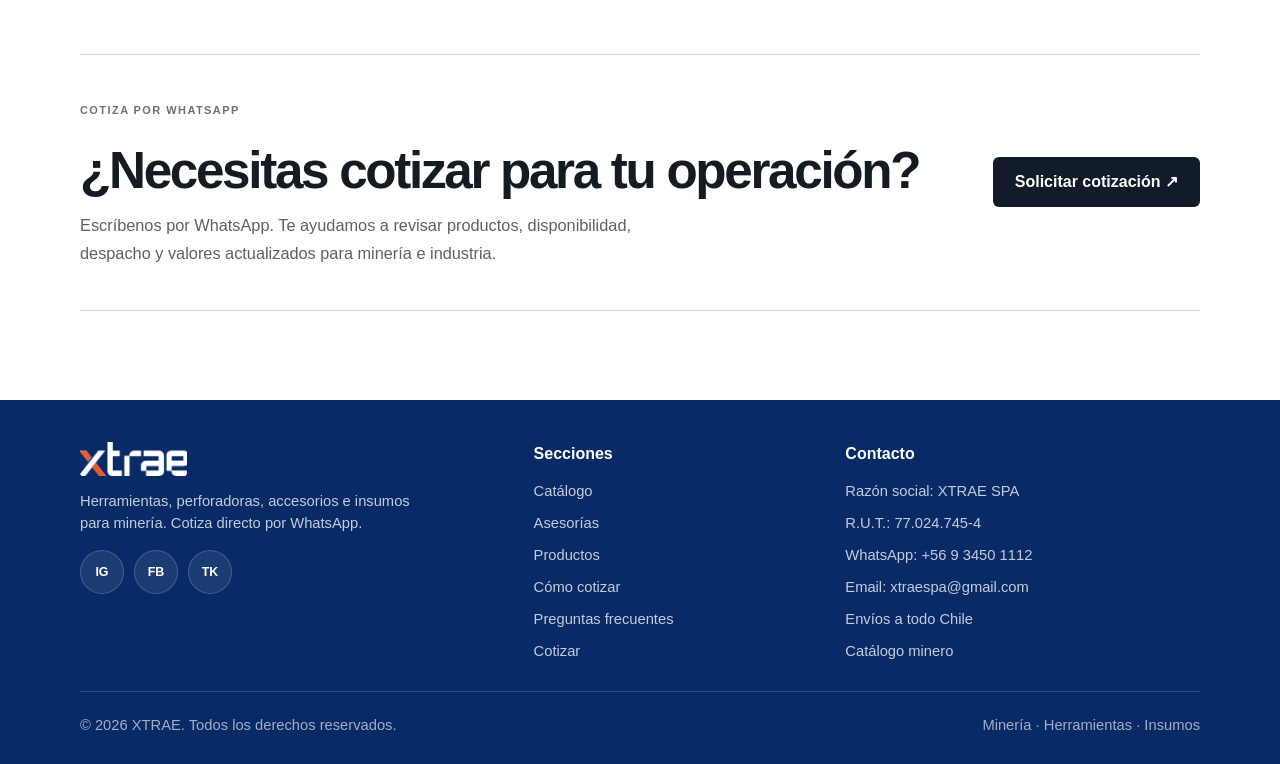
==== commit 234b7109: "Bump CSS version for editorial hero design" ====
--- a/index.html
+++ b/index.html
@@ -24,7 +24,7 @@
   <meta name="twitter:description" content="Cotiza herramientas, perforadoras, brocas, barras, accesorios e insumos para minería. Atención directa por WhatsApp." />
   <meta name="twitter:image" content="https://xtrae.cl/assets/img/catalogo-xtrae.png" />
 
-  <link rel="stylesheet" href="/assets/css/styles.css?v=15" />
+  <link rel="stylesheet" href="/assets/css/styles.css?v=16" />
   <!-- Google Tag Manager -->
 <script>(function(w,d,s,l,i){w[l]=w[l]||[];w[l].push({'gtm.start':
 new Date().getTime(),event:'gtm.js'});var f=d.getElementsByTagName(s)[0],
--- a/assets/css/styles.css
+++ b/assets/css/styles.css
@@ -182,3 +182,98 @@
 .product-line h3{margin:0;color:#0b2e69;font-size:clamp(19px,2vw,26px);font-weight:700;line-height:1.25}
 .product-line p{margin:0;color:#4c6078;font-size:16px;line-height:1.55}
 @media(max-width:700px){.product-line{grid-template-columns:1fr;gap:8px;padding:20px 0}.product-line p{font-size:14px}}
+
+/* XTRAE editorial 2026 — solo secciones bajo hero */
+:root{--shadow:none;--bg-soft:#f7f7f5;--border:#dedfdd}
+.section:not(.hero){padding:clamp(60px,7vw,108px) 0}
+.section:not(.hero) .eyebrow{background:none;border:0;padding:0;border-radius:0;color:#69717b;font-size:11px;letter-spacing:.13em;margin-bottom:24px}
+.section:not(.hero) h2{font-size:clamp(32px,4vw,58px);font-weight:700;line-height:1.08;letter-spacing:-.045em;color:#151b22}
+.section:not(.hero) h3{color:#151b22}
+.section:not(.hero) p{color:#59616b}
+.section-title{margin-bottom:38px}
+.section-title p{max-width:520px}
+.editorial-kicker{display:block;color:#737981;font-size:11px;letter-spacing:.14em;font-weight:700;margin-bottom:24px}
+.product-lines{background:#fff;border-bottom:1px solid #dedfdd}
+.editorial-intro{display:grid;grid-template-columns:1.15fr .85fr;gap:clamp(40px,8vw,140px)}
+.editorial-intro h2{max-width:650px}
+.intro-aside{padding-top:48px}
+.intro-aside>p{font-size:17px;line-height:1.7;margin-bottom:38px}
+.intro-details{border-top:1px solid #d9dcdf}
+.intro-details>div{display:grid;grid-template-columns:1fr 1.2fr;gap:20px;border-bottom:1px solid #d9dcdf;padding:18px 0}
+.intro-details strong{font-size:14px;color:#1b2530}
+.intro-details span{font-size:13px;color:#68717a}
+.catalog-preview{background:#fff;border:0}
+.editorial-products{display:grid;grid-template-columns:repeat(12,minmax(0,1fr));gap:12px!important;border:0!important}
+.editorial-products .product-card{grid-column:span 4;min-width:0;min-height:0;border:0!important;padding:0!important;background:#fff!important;box-shadow:none!important;display:flex;flex-direction:column}
+.editorial-products .product-card:nth-child(1),.editorial-products .product-card:nth-child(4){grid-column:span 6}
+.editorial-products .product-card:nth-child(2),.editorial-products .product-card:nth-child(3){grid-column:span 3}
+.editorial-products .product-card:nth-child(5),.editorial-products .product-card:nth-child(6){grid-column:span 3}
+.editorial-products .product-image-wrap{aspect-ratio:1.28;background:#f0f1ef!important;border:0!important;border-radius:9px!important;margin-bottom:16px}
+.editorial-products .product-card:nth-child(1) .product-image-wrap,.editorial-products .product-card:nth-child(4) .product-image-wrap{aspect-ratio:1.62}
+.editorial-products .product-image-wrap img{padding:clamp(15px,3vw,35px);transition:transform .3s ease}
+.editorial-products .product-card:hover img{transform:scale(1.035)}
+.editorial-products .product-tag{font-size:10px!important;margin-bottom:7px}
+.editorial-products .product-card h3{font-size:19px!important;margin-bottom:6px}
+.editorial-products .product-card p{font-size:13px;margin-bottom:12px}
+.editorial-products .quote-badge{padding:0 0 3px;background:transparent;border:0;border-bottom:1px solid #1b2530;color:#1b2530;border-radius:0!important;font-size:13px;font-weight:700}
+.catalog-section{background:#f4f4f1!important;border:0}
+.catalog-grid{gap:clamp(45px,8vw,125px)}
+.catalog-image{max-width:500px!important;filter:none!important}
+.catalog-content p{max-width:480px;line-height:1.75}
+.catalog-content .button-row{margin-top:32px}
+.section:not(.hero) .btn{box-shadow:none;border-radius:6px;transform:none}
+.section:not(.hero) .btn-primary{background:#111b29}
+.section:not(.hero) .btn-secondary{background:transparent;color:#152337;border:1px solid #b9bec3}
+.section:not(.hero) .btn-outline{background:#fff;border-color:#b9bec3;color:#182535}
+.advisory-section{background:#fff!important;border:0}
+.advisory-grid{grid-template-columns:.9fr 1.1fr;gap:clamp(40px,9vw,150px)}
+.advisory-panel{padding:0!important;border:0!important;background:none!important}
+.advisory-panel p{line-height:1.75;max-width:440px}
+.advisory-list{gap:0;border-top:1px solid #d5d9db}
+.advisory-item{padding:26px 0!important;border:0!important;border-bottom:1px solid #d5d9db!important;background:none!important}
+.advisory-item span{color:#7a8187;font-size:10px;letter-spacing:.12em;margin-bottom:10px}
+.advisory-item h3{font-size:21px;margin-bottom:8px}
+.advisory-item p{font-size:14px;line-height:1.6}
+.faq-section{background:#f7f7f5!important;border:0}
+.faq-layout{display:grid;grid-template-columns:.8fr 1.2fr;gap:clamp(30px,8vw,130px)}
+.faq-layout>div>p{margin-top:20px}
+.faq-list{border-top:1px solid #d3d6d7}
+.faq-list details{border-bottom:1px solid #d3d6d7;padding:21px 0}
+.faq-list summary{cursor:pointer;list-style:none;display:flex;justify-content:space-between;gap:16px;font-size:16px;font-weight:700;color:#20262c}
+.faq-list summary::-webkit-details-marker{display:none}
+.faq-list summary::after{content:'+';font-size:22px;font-weight:400}
+.faq-list details[open] summary::after{content:'−'}
+.faq-list details p{font-size:14px;max-width:540px;line-height:1.7;padding:16px 25px 0 0}
+.cta-section{background:#fff!important}
+.cta-box{padding:42px 0!important;background:none!important;border:0!important;border-top:1px solid #d5d9db!important;border-bottom:1px solid #d5d9db!important;border-radius:0!important;grid-template-columns:1fr auto;gap:36px}
+.cta-box p{max-width:580px;line-height:1.7}
+.cta-actions{display:block}
+.cta-actions .btn{white-space:nowrap}
+@media(max-width:850px){.editorial-intro,.advisory-grid,.faq-layout{grid-template-columns:1fr;gap:26px}.intro-aside{padding-top:0}.editorial-products .product-card,.editorial-products .product-card:nth-child(n){grid-column:span 6}.editorial-products .product-image-wrap,.editorial-products .product-card:nth-child(n) .product-image-wrap{aspect-ratio:1.15}.cta-box{grid-template-columns:1fr}}
+@media(max-width:520px){.editorial-products{gap:22px 12px!important}.editorial-products .product-card:nth-child(n){grid-column:span 6}.editorial-products .product-card h3{font-size:15px!important}.editorial-products .product-card p{display:none}.editorial-products .product-image-wrap{margin-bottom:10px}.editorial-products .quote-badge{font-size:12px}.intro-details>div{grid-template-columns:1fr;gap:4px}.catalog-grid{gap:22px}.cta-box{padding:28px 0!important}}
+
+/* Hero editorial: conserva la fotografía original hero-mineria.jpg */
+.site-header{background:#fff;backdrop-filter:none;border-bottom:1px solid #e5e6e5}
+.nav{min-height:76px}
+.nav-actions{gap:8px}
+.nav-actions .btn{border-radius:5px;box-shadow:none;padding:10px 17px;font-size:13px;font-weight:700}
+.nav-actions .btn-outline{background:transparent;border-color:transparent;color:#20252b}
+.nav-actions .btn-outline:hover{background:#f1f2f0;color:#20252b}
+.nav-actions .btn-primary{background:#19232e}
+.hero{min-height:min(790px,calc(100svh - 76px));background-image:linear-gradient(90deg,#fff 0%,rgba(255,255,255,.98) 29%,rgba(255,255,255,.82) 45%,rgba(255,255,255,.12) 73%),url('/assets/img/hero-mineria.jpg');background-position:center,center;background-size:cover,cover;background-repeat:no-repeat}
+.hero::after{display:none}
+.hero-grid{padding:clamp(75px,9vw,140px) 0;min-height:inherit}
+.hero-content{max-width:650px}
+.hero .eyebrow{padding:0;border:0;border-radius:0;background:transparent;color:#4f5964;letter-spacing:.16em;font-size:11px;font-weight:700;margin-bottom:30px}
+.hero h1{font-size:clamp(44px,5.5vw,79px);line-height:1.04;letter-spacing:-.055em;color:#171f28;font-weight:700;max-width:680px;margin-bottom:27px}
+.hero p{font-size:clamp(15px,1.4vw,17px);line-height:1.72;max-width:500px;color:#4d5761;margin-bottom:31px}
+.hero-actions{gap:10px;margin-bottom:50px}
+.hero-actions .btn{width:auto;border-radius:5px;padding:14px 22px;font-size:13px;font-weight:700;box-shadow:none;transform:none}
+.hero-actions .btn-primary{background:#19232e}
+.hero-actions .btn-secondary{background:#fff;color:#19232e;border:1px solid #aeb5b9}
+.hero-info{grid-template-columns:repeat(2,minmax(0,1fr));gap:28px;max-width:540px}
+.hero .info-card{padding:14px 0 0;border:0;border-top:1px solid #9ca5ac;border-radius:0;background:transparent;box-shadow:none}
+.hero .info-card strong{font-size:13px;color:#202830;margin-bottom:5px}
+.hero .info-card span{font-size:12px;line-height:1.5;color:#4f5962}
+@media(max-width:900px){.hero{background-image:linear-gradient(90deg,#fff 0%,rgba(255,255,255,.94) 48%,rgba(255,255,255,.40) 100%),url('/assets/img/hero-mineria.jpg')}.hero-content{max-width:580px}}
+@media(max-width:600px){.nav{min-height:64px}.hero{min-height:auto;background-image:linear-gradient(180deg,rgba(255,255,255,.97) 0%,rgba(255,255,255,.93) 55%,rgba(255,255,255,.63) 100%),url('/assets/img/hero-mineria.jpg');background-position:center,65% center}.hero-grid{padding:70px 0 65px}.hero h1{font-size:clamp(39px,10vw,55px)}.hero-actions{display:flex;flex-wrap:wrap;gap:10px;margin-bottom:34px}.hero-actions .btn{width:auto;padding:13px 15px}.hero-info{gap:16px}.hero .info-card span{font-size:11px}}
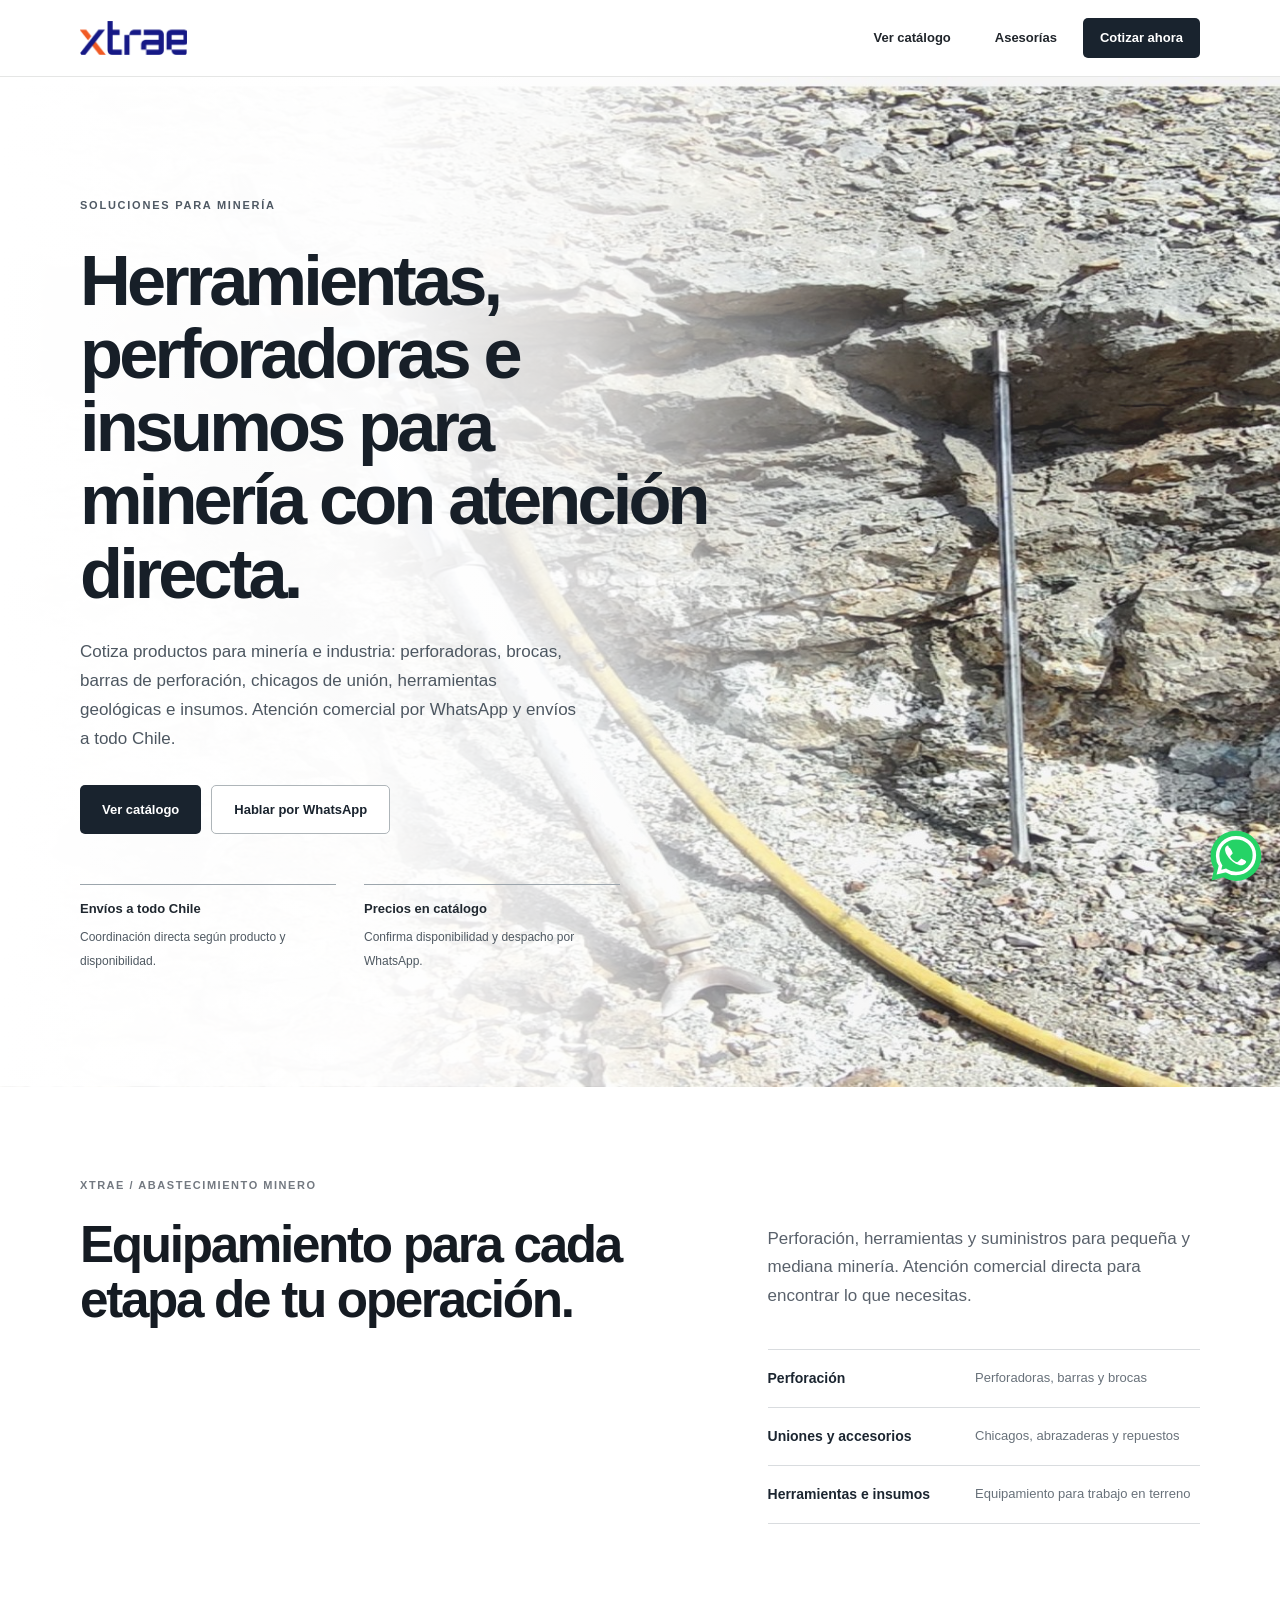
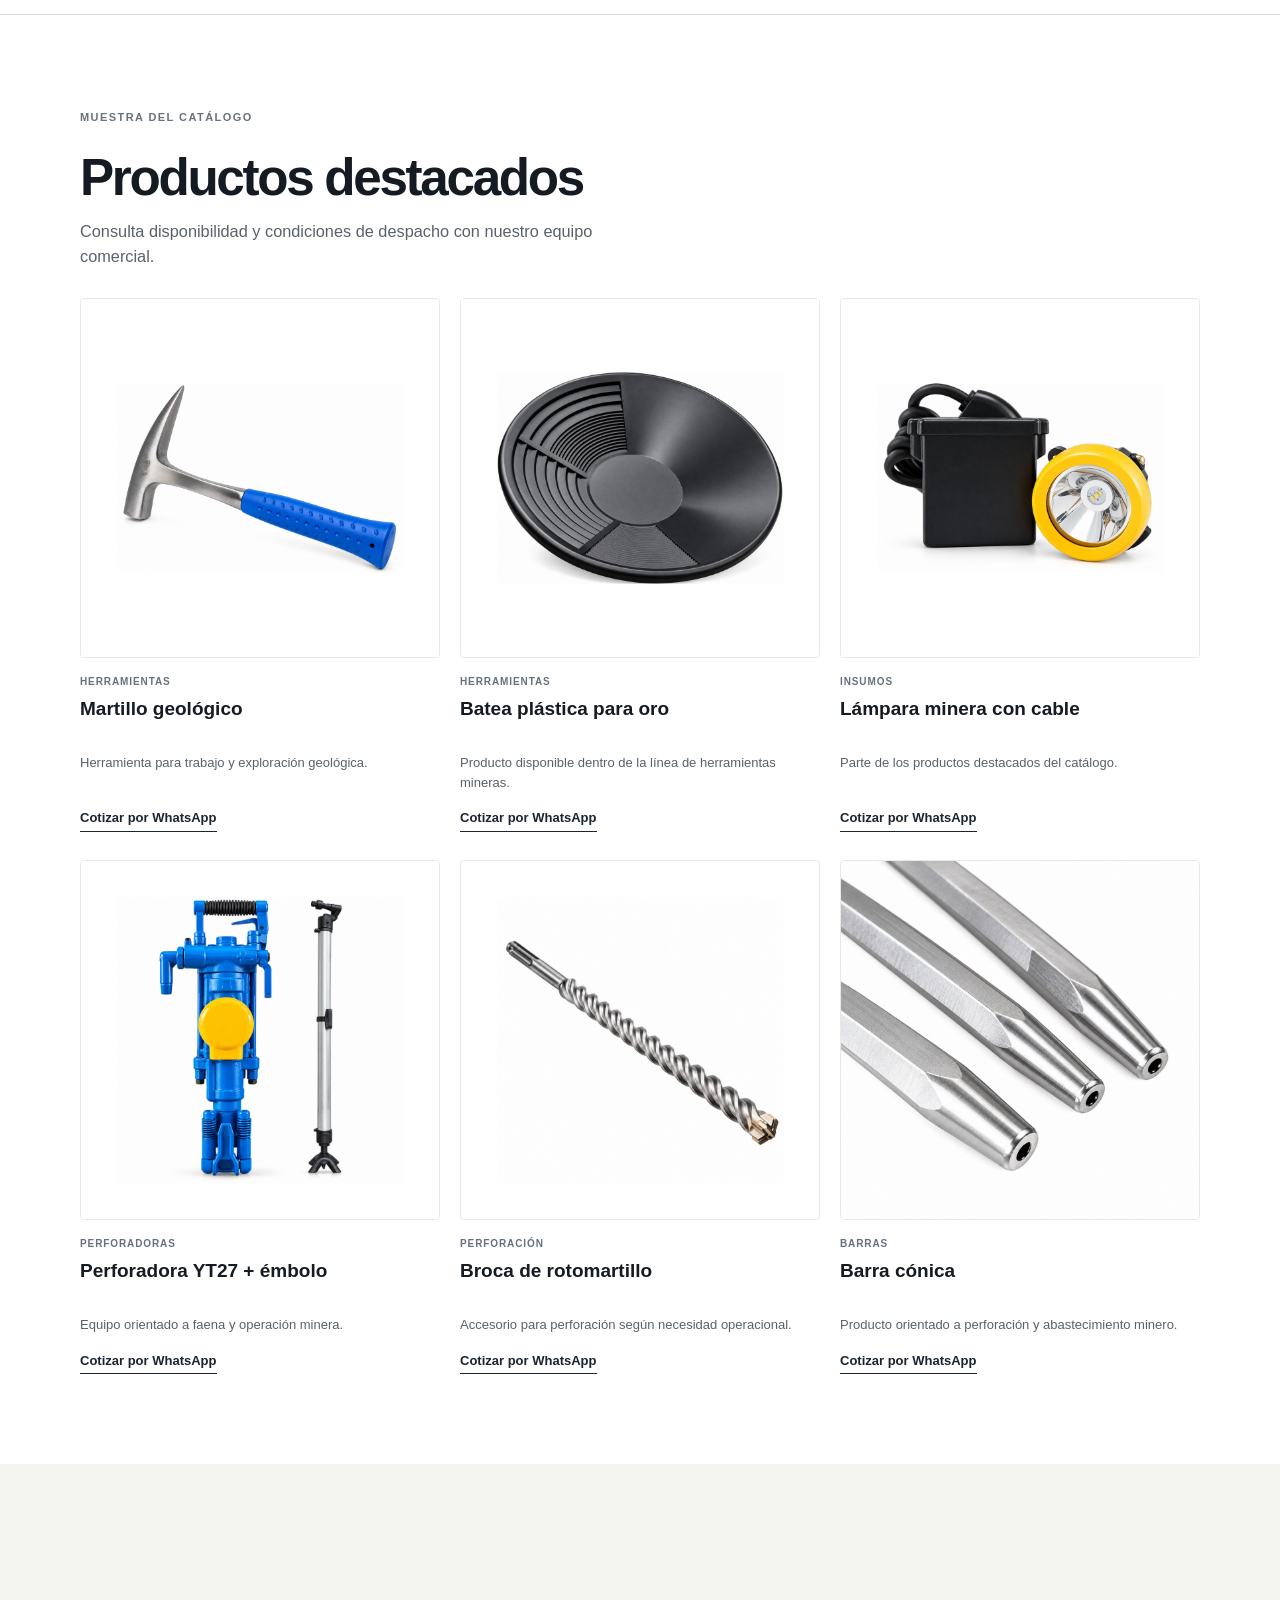
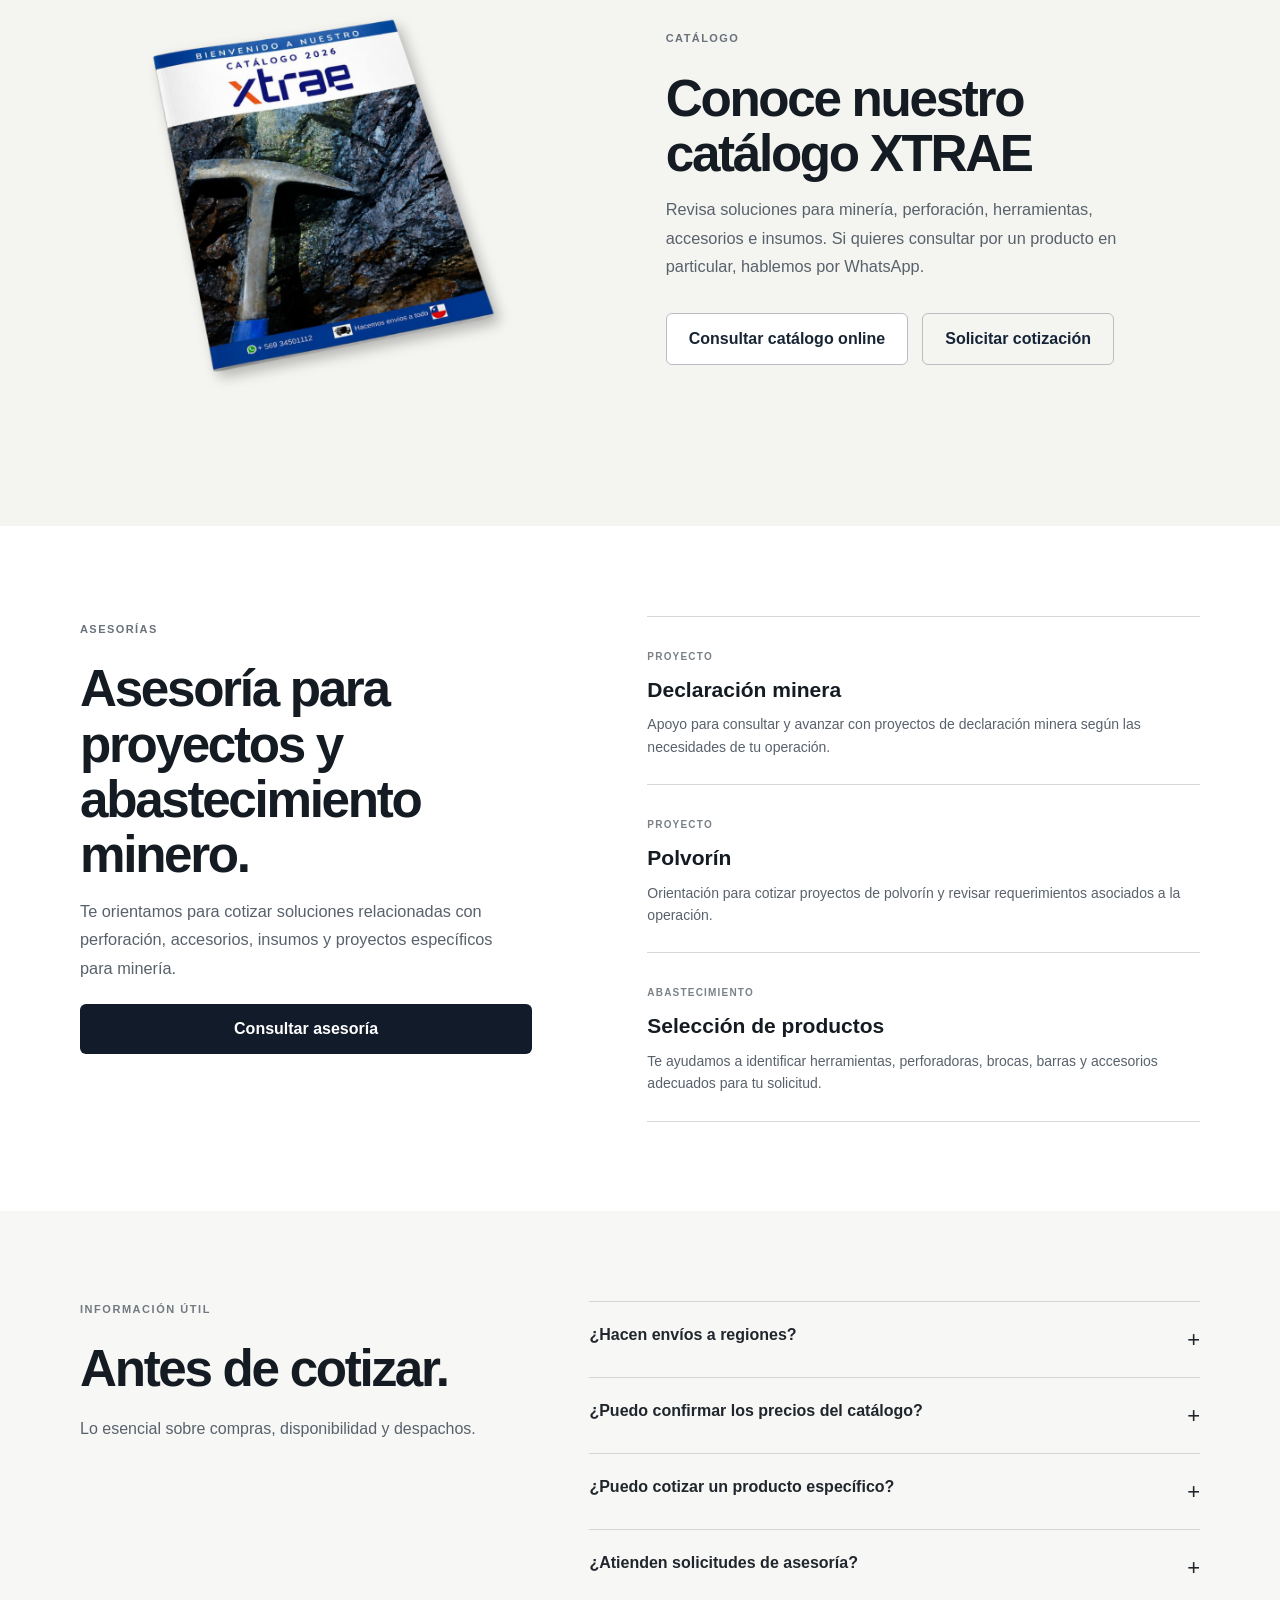
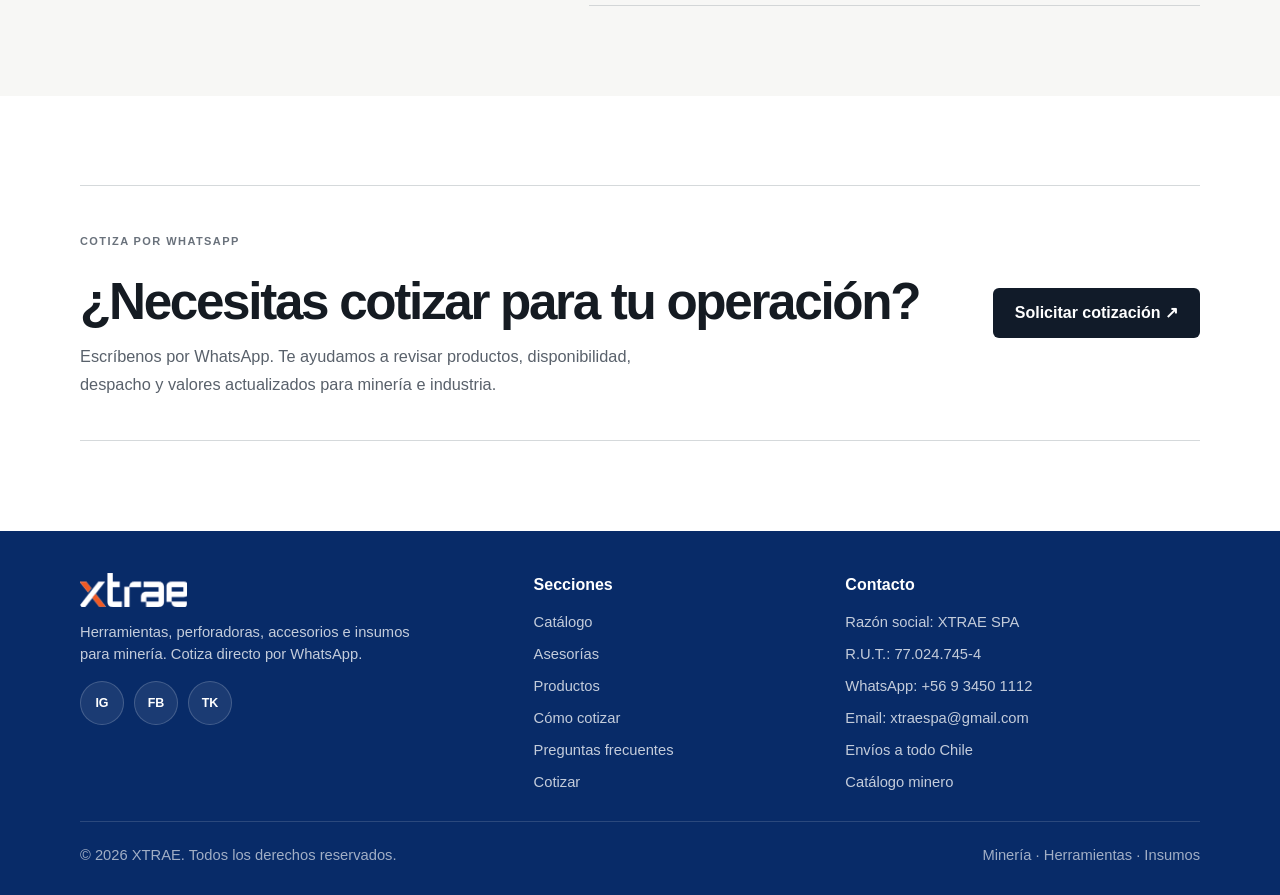
==== commit a3e57d12: "Actualizar versión CSS para mostrar grilla uniforme" ====
--- a/index.html
+++ b/index.html
@@ -24,7 +24,7 @@
   <meta name="twitter:description" content="Cotiza herramientas, perforadoras, brocas, barras, accesorios e insumos para minería. Atención directa por WhatsApp." />
   <meta name="twitter:image" content="https://xtrae.cl/assets/img/catalogo-xtrae.png" />
 
-  <link rel="stylesheet" href="/assets/css/styles.css?v=16" />
+  <link rel="stylesheet" href="/assets/css/styles.css?v=17" />
   <!-- Google Tag Manager -->
 <script>(function(w,d,s,l,i){w[l]=w[l]||[];w[l].push({'gtm.start':
 new Date().getTime(),event:'gtm.js'});var f=d.getElementsByTagName(s)[0],
--- a/assets/css/styles.css
+++ b/assets/css/styles.css
@@ -277,3 +277,16 @@
 .hero .info-card span{font-size:12px;line-height:1.5;color:#4f5962}
 @media(max-width:900px){.hero{background-image:linear-gradient(90deg,#fff 0%,rgba(255,255,255,.94) 48%,rgba(255,255,255,.40) 100%),url('/assets/img/hero-mineria.jpg')}.hero-content{max-width:580px}}
 @media(max-width:600px){.nav{min-height:64px}.hero{min-height:auto;background-image:linear-gradient(180deg,rgba(255,255,255,.97) 0%,rgba(255,255,255,.93) 55%,rgba(255,255,255,.63) 100%),url('/assets/img/hero-mineria.jpg');background-position:center,65% center}.hero-grid{padding:70px 0 65px}.hero h1{font-size:clamp(39px,10vw,55px)}.hero-actions{display:flex;flex-wrap:wrap;gap:10px;margin-bottom:34px}.hero-actions .btn{width:auto;padding:13px 15px}.hero-info{gap:16px}.hero .info-card span{font-size:11px}}
+
+
+/* Productos destacados: grilla uniforme, imágenes completas y CTA alineados */
+.editorial-products{display:grid!important;grid-template-columns:repeat(3,minmax(0,1fr))!important;gap:28px 20px!important;align-items:stretch!important}
+.editorial-products .product-card,.editorial-products .product-card:nth-child(n){grid-column:auto!important;min-width:0!important;min-height:0!important;height:100%!important;display:flex!important;flex-direction:column!important;padding:0!important;border:0!important;background:#fff!important;box-shadow:none!important;overflow:visible!important}
+.editorial-products .product-image-wrap,.editorial-products .product-card:nth-child(n) .product-image-wrap{width:100%!important;height:auto!important;aspect-ratio:1/1!important;margin:0 0 16px!important;padding:0!important;background:#fff!important;border:1px solid #e7e8e8!important;border-radius:4px!important;display:flex!important;align-items:center!important;justify-content:center!important;overflow:hidden!important}
+.editorial-products .product-image-wrap img,.editorial-products .product-card:nth-child(n) .product-image-wrap img{display:block!important;width:100%!important;height:100%!important;max-width:100%!important;max-height:100%!important;object-fit:contain!important;object-position:center!important;padding:0!important;transform:none!important;transition:none!important}
+.editorial-products .product-card:hover img{transform:none!important}
+.editorial-products .product-card h3{min-height:2.7em}
+.editorial-products .product-card p{display:block!important;flex:1 0 auto;margin-bottom:16px!important}
+.editorial-products .quote-badge{align-self:flex-start;margin-top:auto!important}
+@media(max-width:850px){.editorial-products{grid-template-columns:repeat(2,minmax(0,1fr))!important}}
+@media(max-width:520px){.editorial-products{grid-template-columns:1fr!important;gap:34px!important}.editorial-products .product-card h3{min-height:0}.editorial-products .product-image-wrap{margin-bottom:14px!important}}
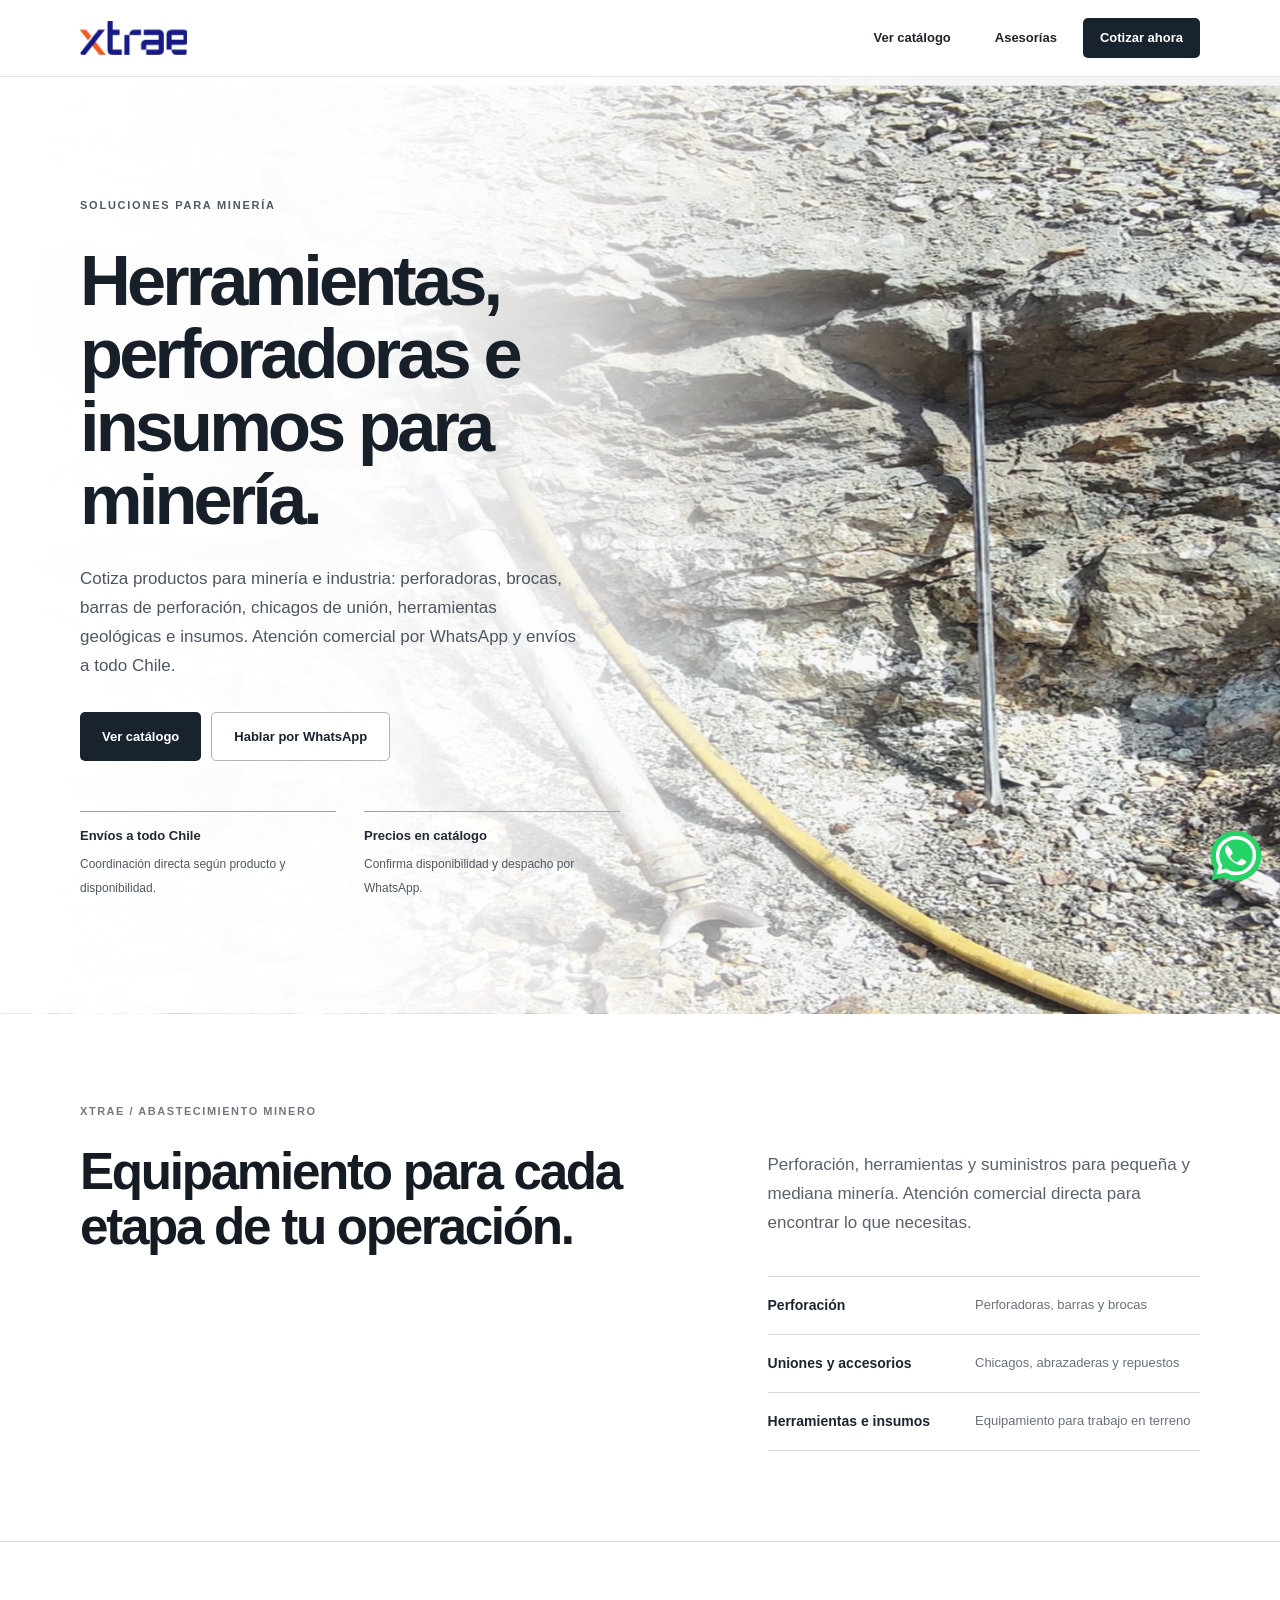
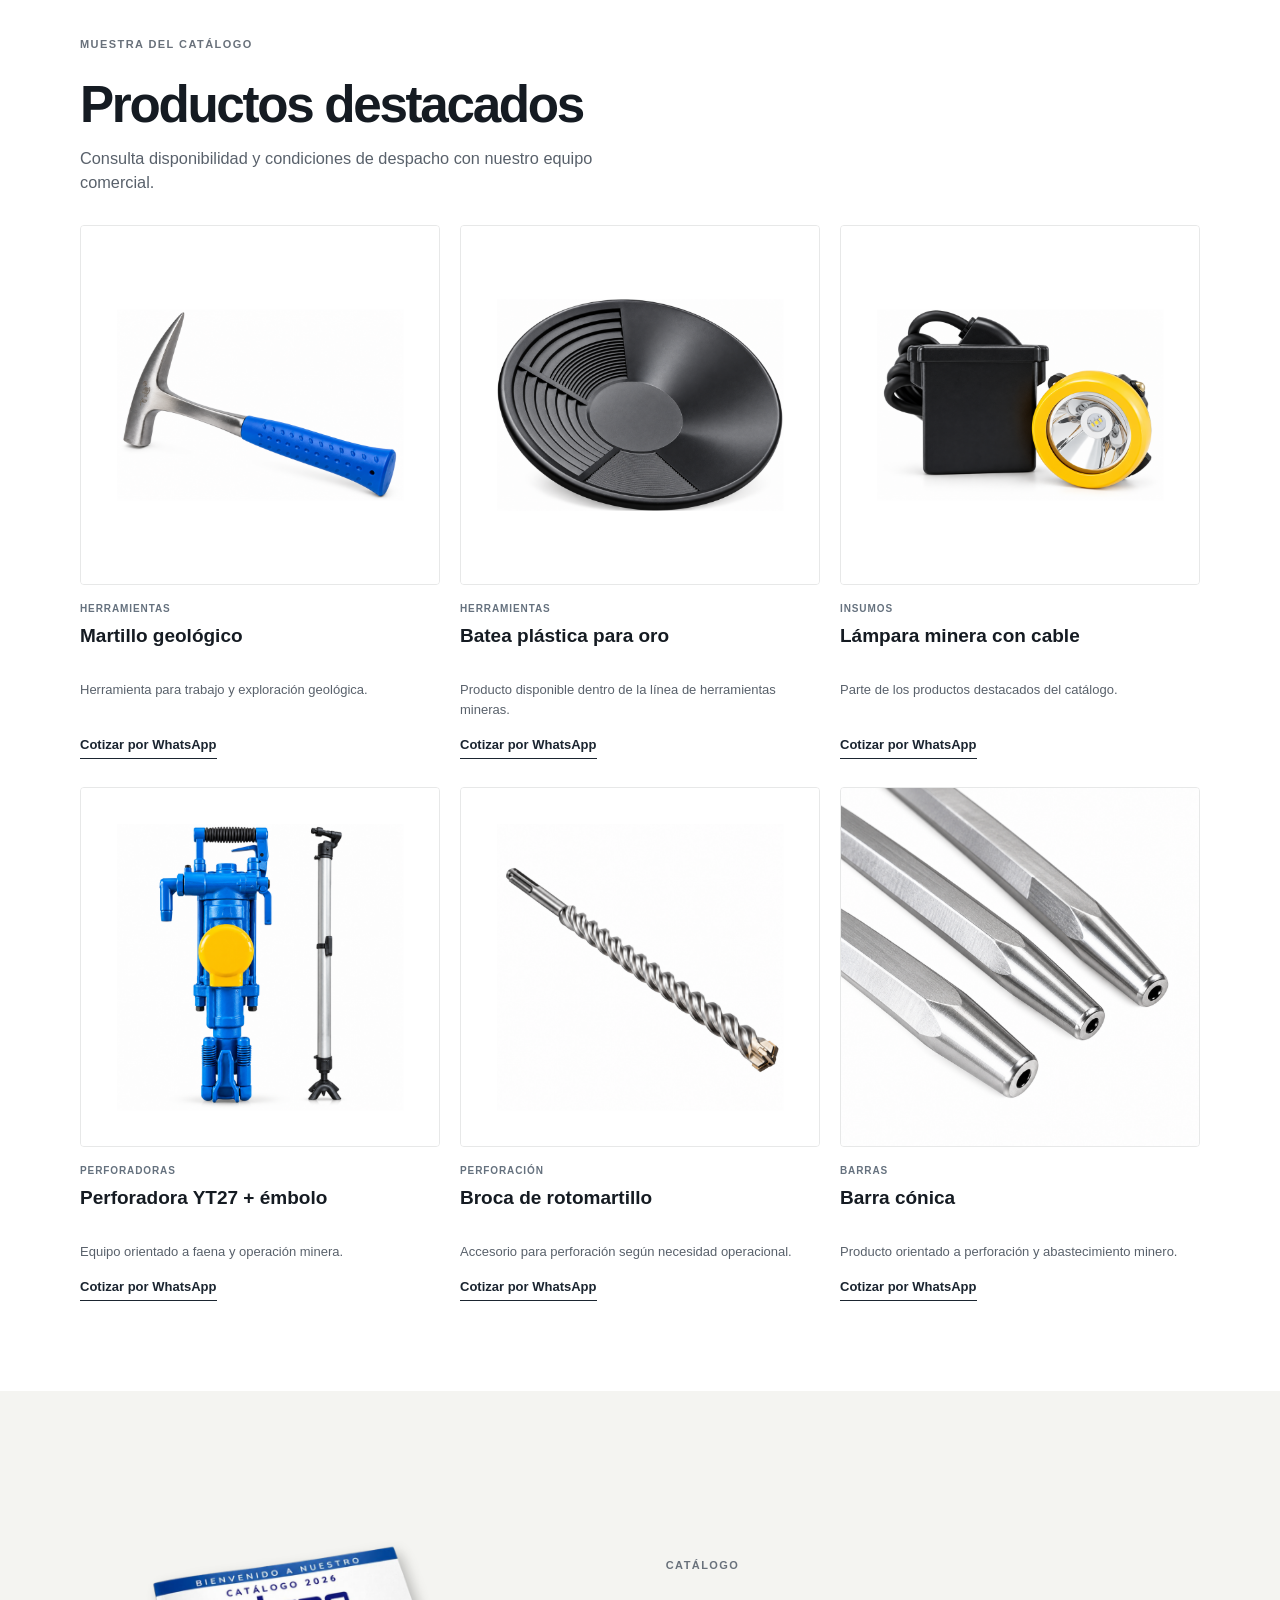
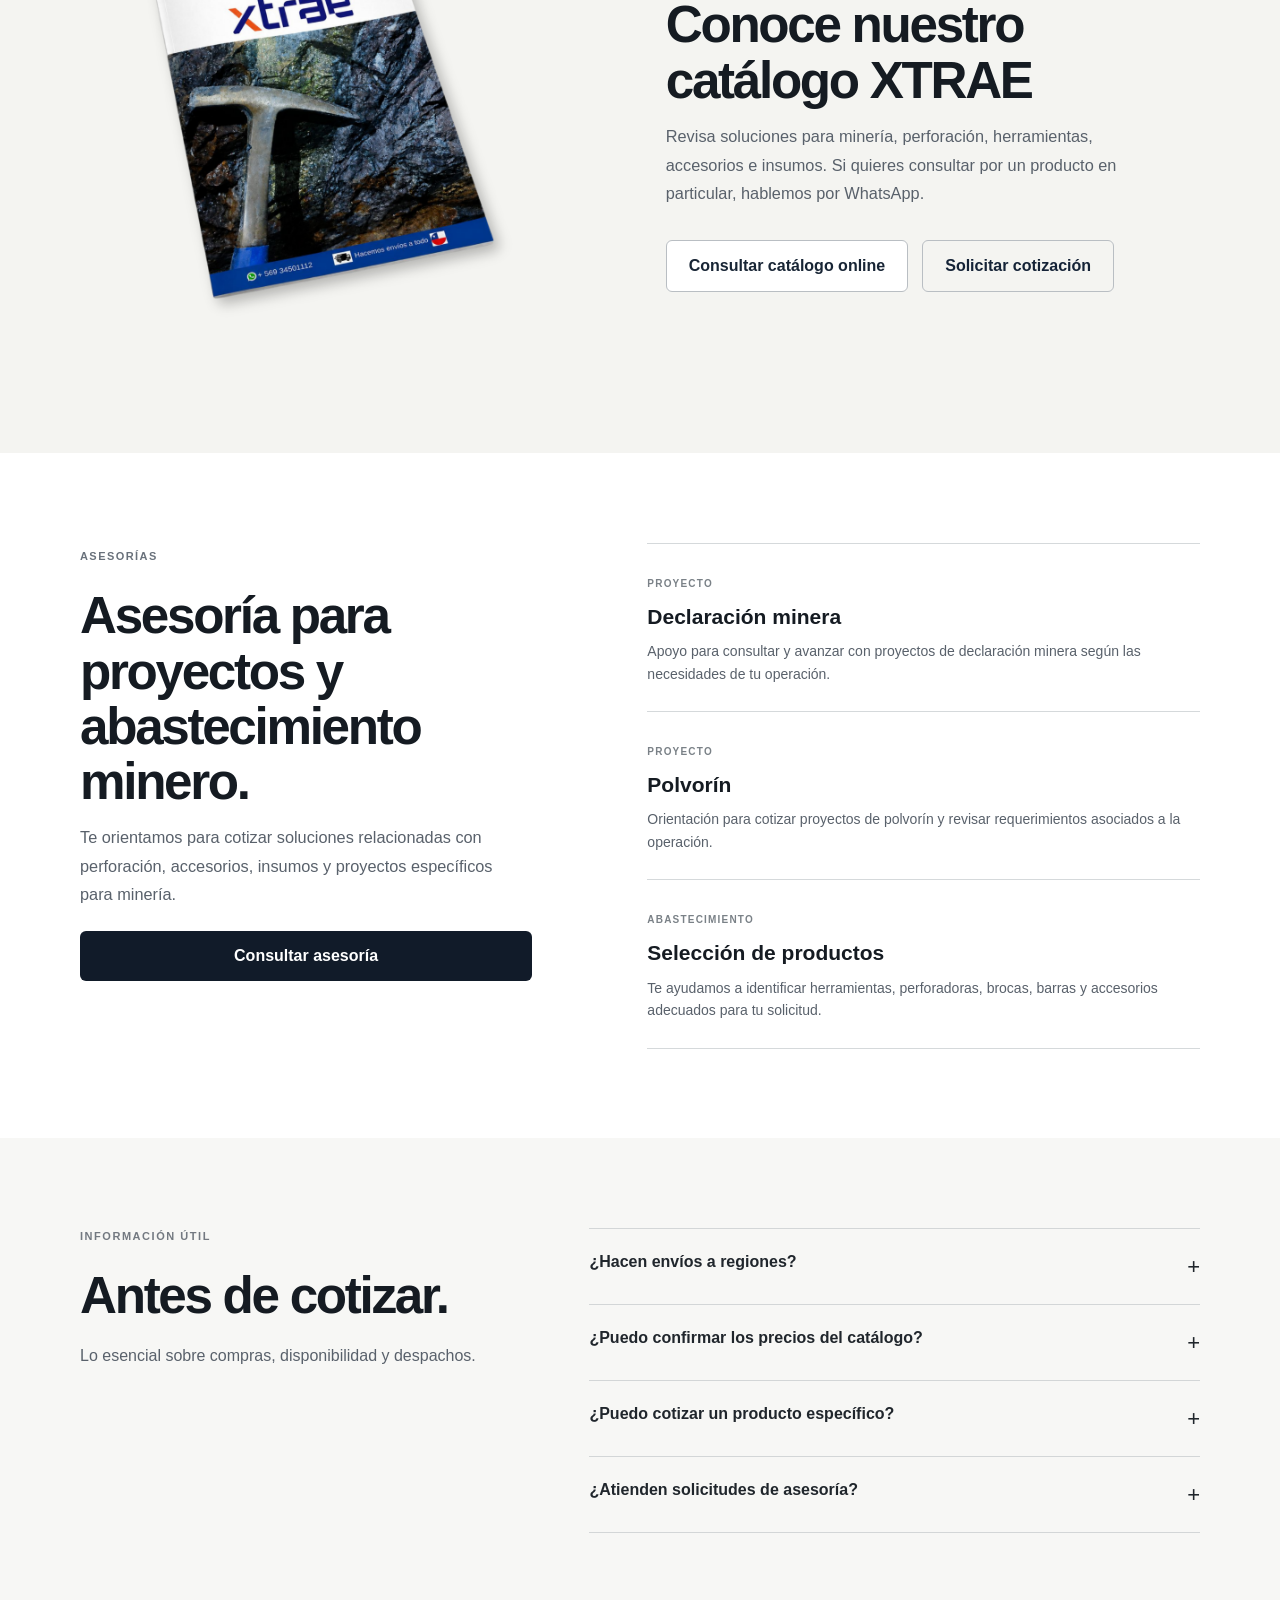
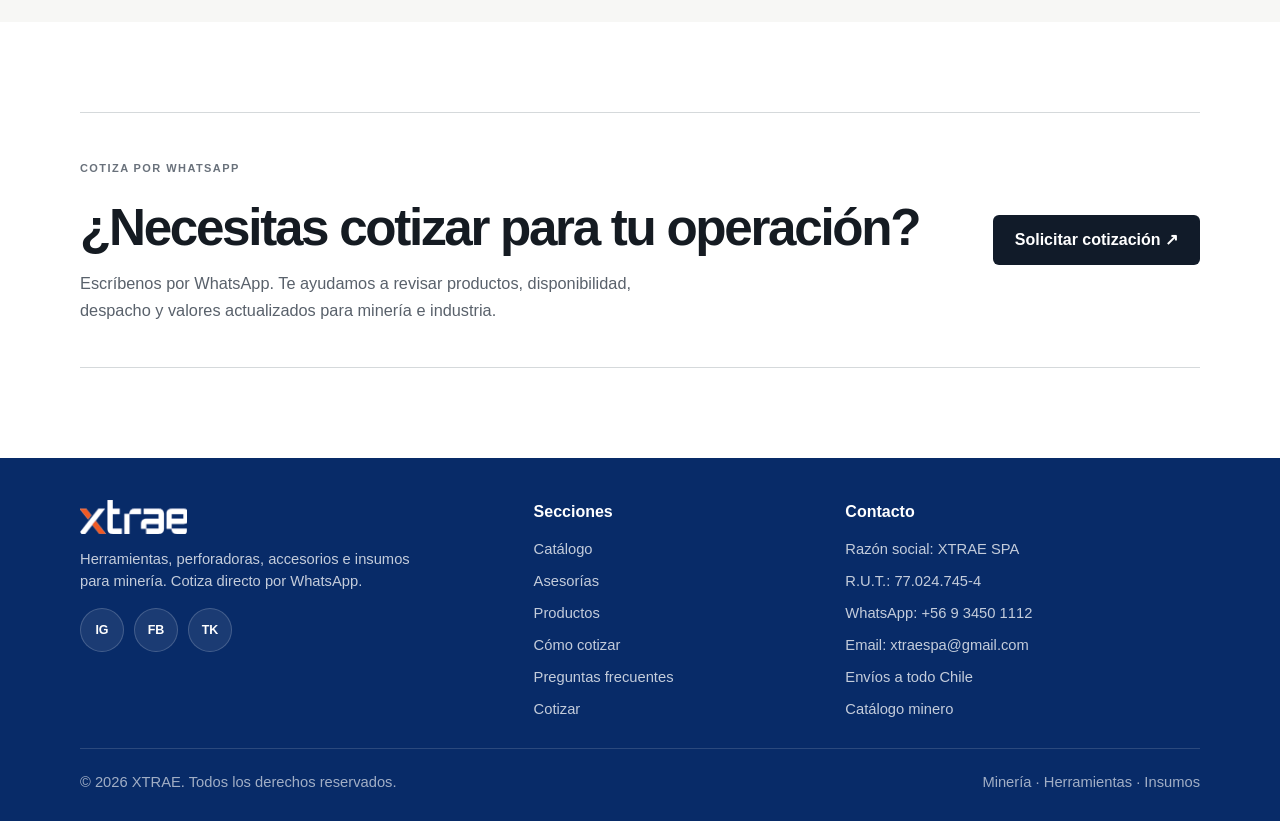
==== commit 20e53183: "Quitar con atención directa del título principal" ====
--- a/index.html
+++ b/index.html
@@ -24,7 +24,7 @@
   <meta name="twitter:description" content="Cotiza herramientas, perforadoras, brocas, barras, accesorios e insumos para minería. Atención directa por WhatsApp." />
   <meta name="twitter:image" content="https://xtrae.cl/assets/img/catalogo-xtrae.png" />
 
-  <link rel="stylesheet" href="/assets/css/styles.css?v=17" />
+  <link rel="stylesheet" href="/assets/css/styles.css?v=18" />
   <!-- Google Tag Manager -->
 <script>(function(w,d,s,l,i){w[l]=w[l]||[];w[l].push({'gtm.start':
 new Date().getTime(),event:'gtm.js'});var f=d.getElementsByTagName(s)[0],
@@ -88,7 +88,7 @@
       <div class="container hero-grid">
         <div class="hero-content">
           <span class="eyebrow">Soluciones para minería</span>
-          <h1>Herramientas, perforadoras e insumos para minería con atención directa.</h1>
+          <h1>Herramientas, perforadoras e insumos para minería.</h1>
           <p>
             Cotiza productos para minería e industria: perforadoras, brocas, barras de perforación, chicagos de unión, herramientas geológicas e insumos. Atención comercial por WhatsApp y envíos a todo Chile.
           </p>
--- a/assets/css/styles.css
+++ b/assets/css/styles.css
@@ -290,3 +290,6 @@
 .editorial-products .quote-badge{align-self:flex-start;margin-top:auto!important}
 @media(max-width:850px){.editorial-products{grid-template-columns:repeat(2,minmax(0,1fr))!important}}
 @media(max-width:520px){.editorial-products{grid-template-columns:1fr!important;gap:34px!important}.editorial-products .product-card h3{min-height:0}.editorial-products .product-image-wrap{margin-bottom:14px!important}}
+
+/* Mobile: dos productos por fila */
+@media(max-width:520px){.editorial-products{grid-template-columns:repeat(2,minmax(0,1fr))!important;gap:22px 12px!important}.editorial-products .product-card h3{font-size:15px!important}.editorial-products .product-card p{font-size:12px!important;line-height:1.45}.editorial-products .product-image-wrap,.editorial-products .product-card:nth-child(n) .product-image-wrap{aspect-ratio:1/1!important}}
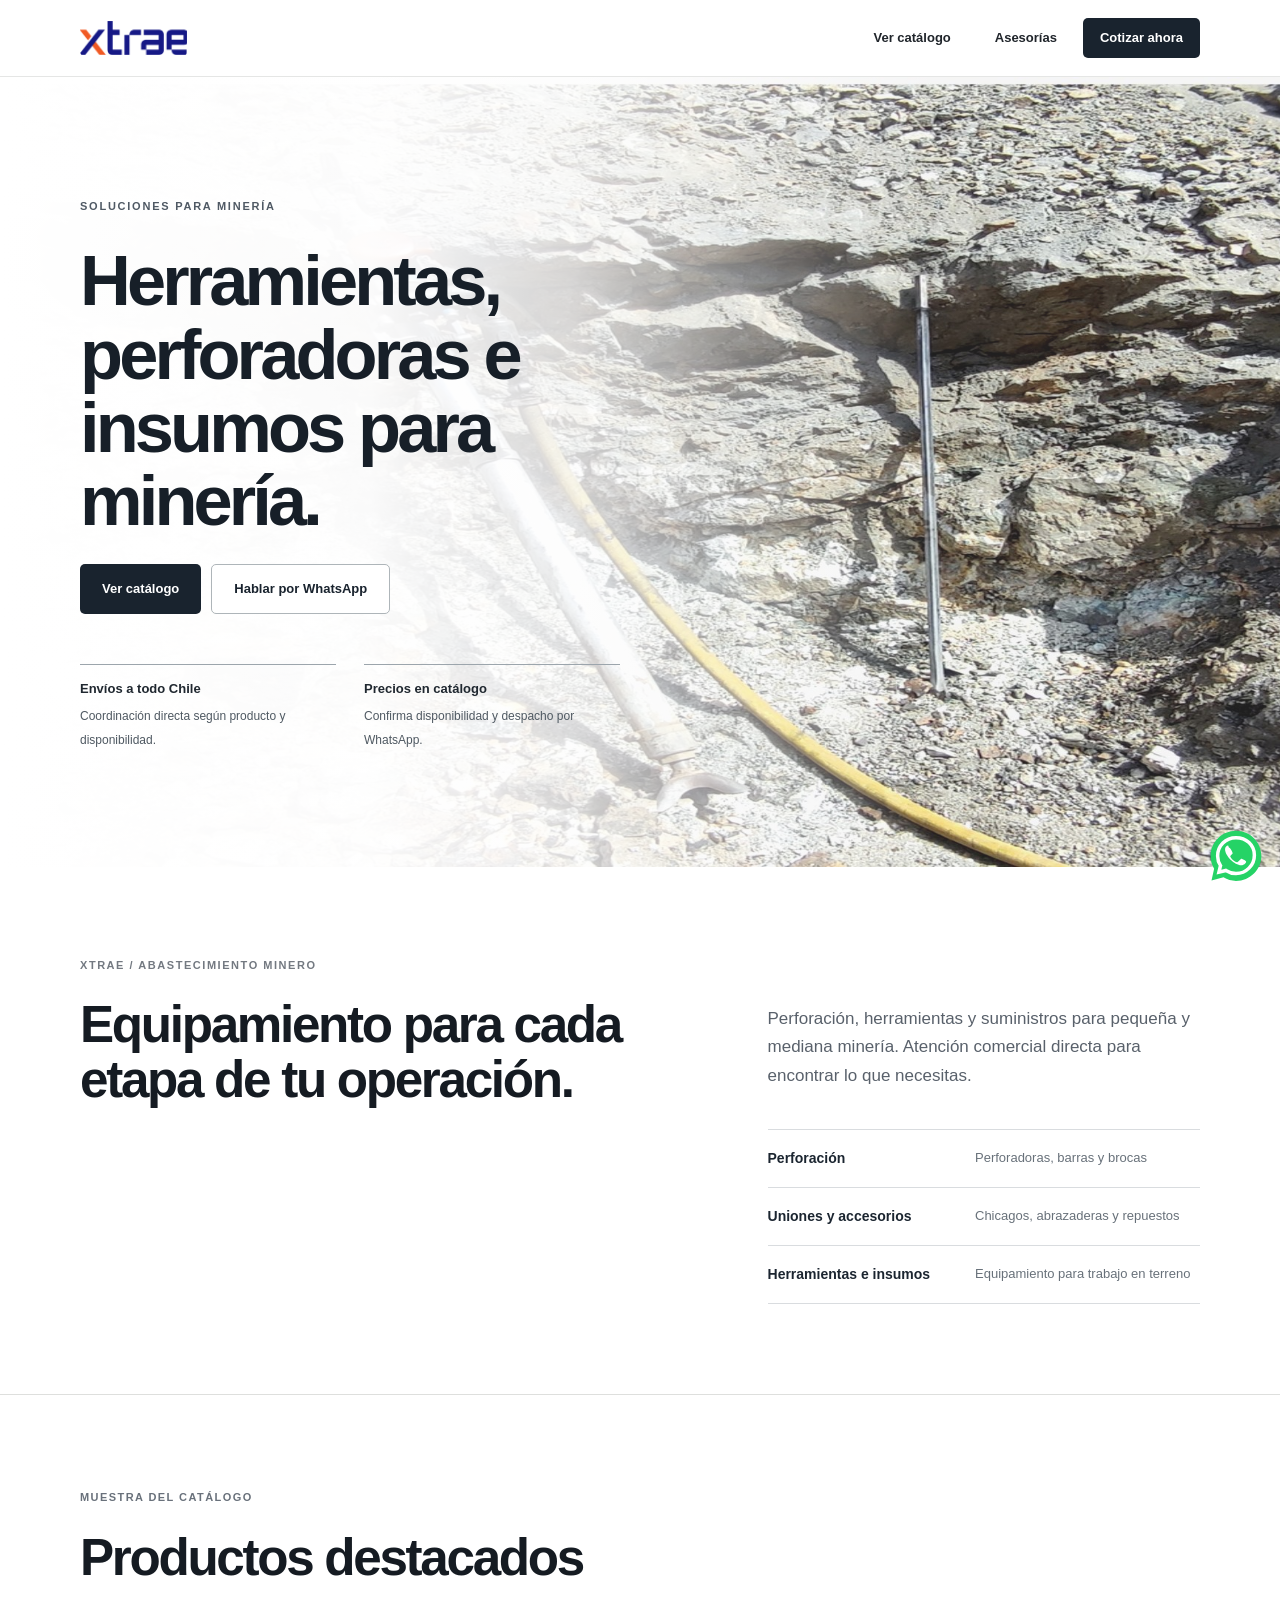
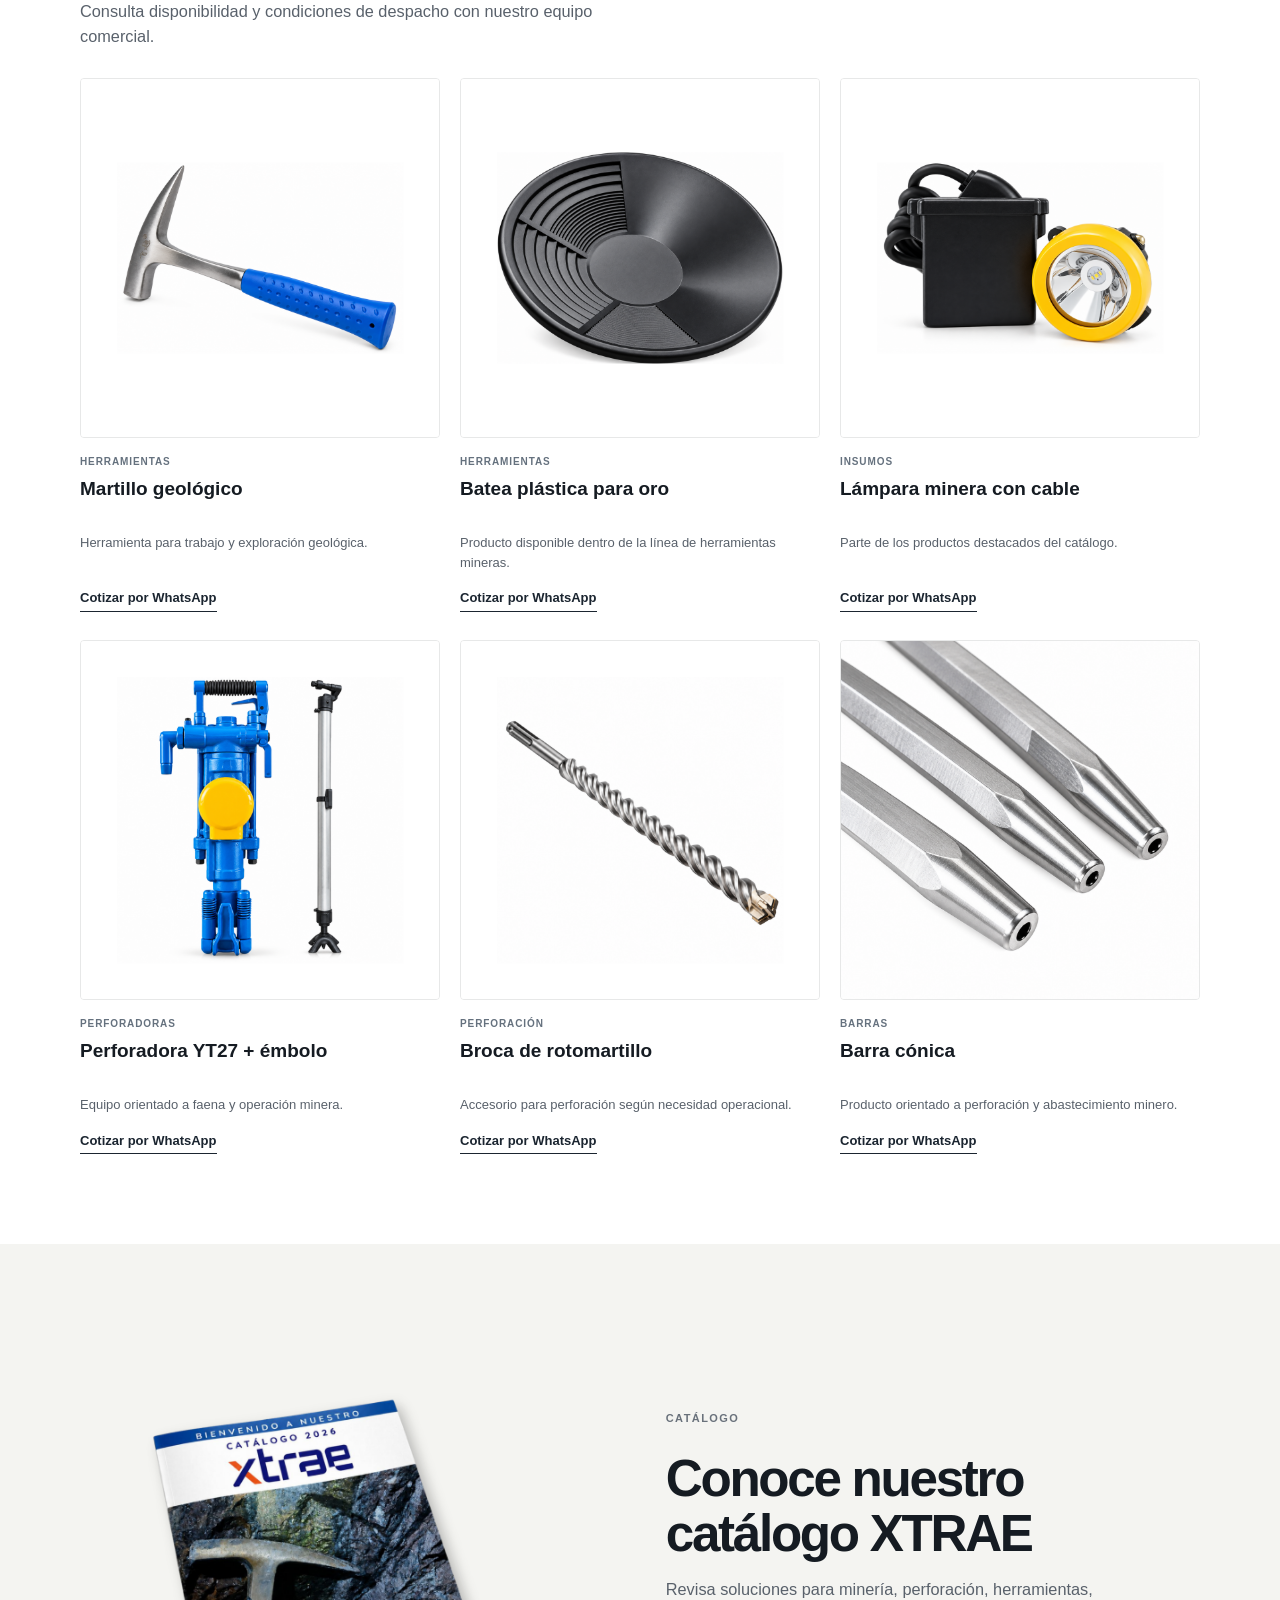
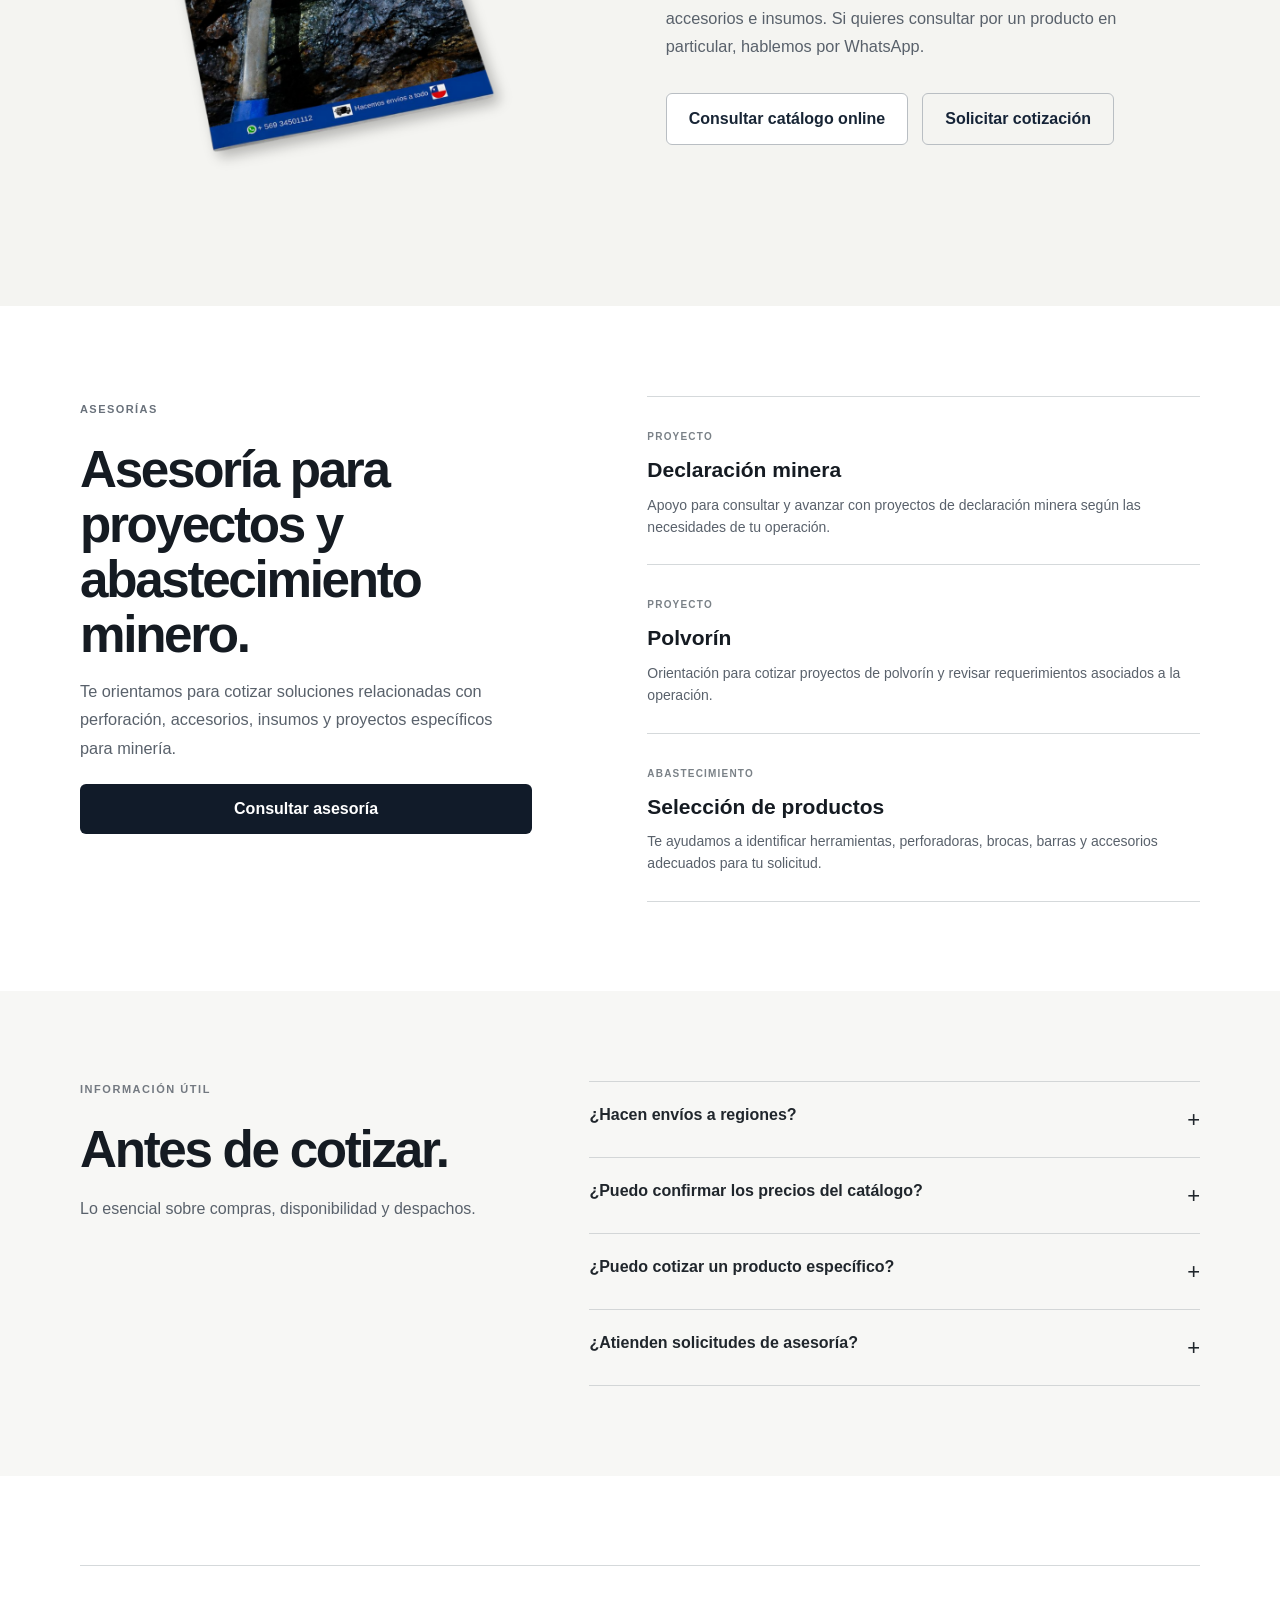
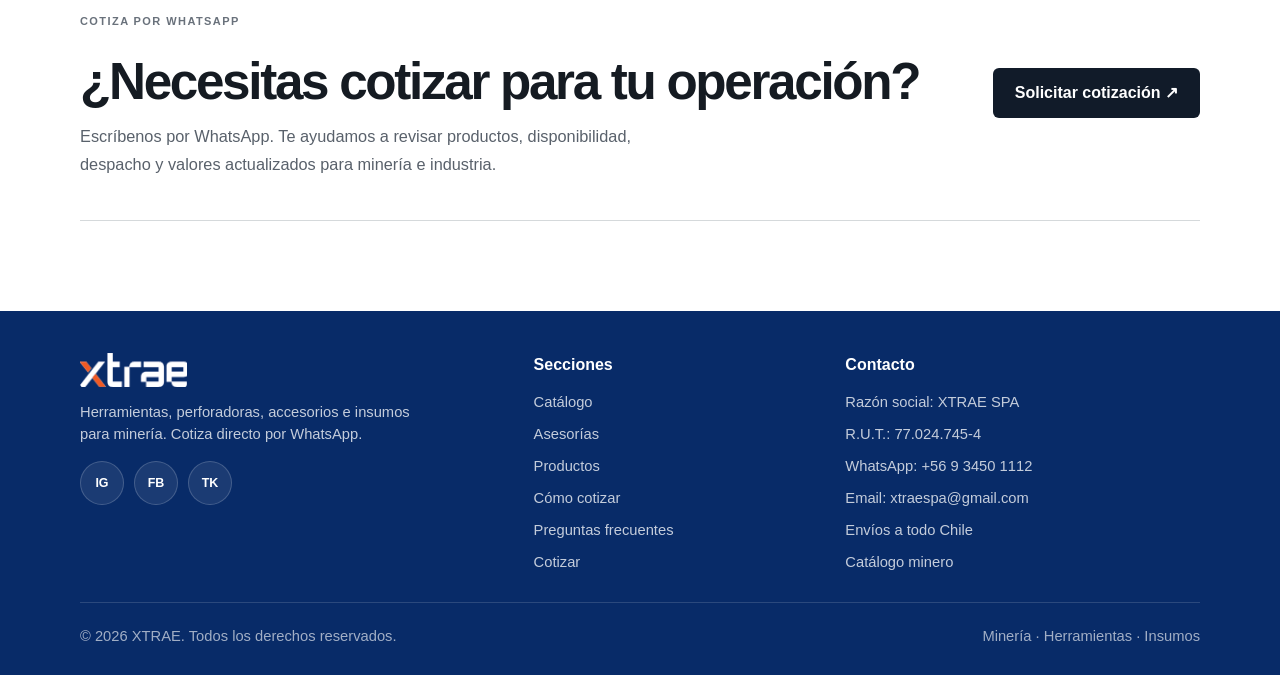
==== commit 79c35a3e: "Eliminar párrafo descriptivo del hero" ====
--- a/index.html
+++ b/index.html
@@ -24,7 +24,7 @@
   <meta name="twitter:description" content="Cotiza herramientas, perforadoras, brocas, barras, accesorios e insumos para minería. Atención directa por WhatsApp." />
   <meta name="twitter:image" content="https://xtrae.cl/assets/img/catalogo-xtrae.png" />
 
-  <link rel="stylesheet" href="/assets/css/styles.css?v=18" />
+  <link rel="stylesheet" href="/assets/css/styles.css?v=19" />
   <!-- Google Tag Manager -->
 <script>(function(w,d,s,l,i){w[l]=w[l]||[];w[l].push({'gtm.start':
 new Date().getTime(),event:'gtm.js'});var f=d.getElementsByTagName(s)[0],
@@ -89,9 +89,6 @@
         <div class="hero-content">
           <span class="eyebrow">Soluciones para minería</span>
           <h1>Herramientas, perforadoras e insumos para minería.</h1>
-          <p>
-            Cotiza productos para minería e industria: perforadoras, brocas, barras de perforación, chicagos de unión, herramientas geológicas e insumos. Atención comercial por WhatsApp y envíos a todo Chile.
-          </p>
 
           <div class="hero-actions">
             <a class="btn btn-primary" href="#catalogo">Ver catálogo</a>
--- a/assets/css/styles.css
+++ b/assets/css/styles.css
@@ -293,3 +293,8 @@
 
 /* Mobile: dos productos por fila */
 @media(max-width:520px){.editorial-products{grid-template-columns:repeat(2,minmax(0,1fr))!important;gap:22px 12px!important}.editorial-products .product-card h3{font-size:15px!important}.editorial-products .product-card p{font-size:12px!important;line-height:1.45}.editorial-products .product-image-wrap,.editorial-products .product-card:nth-child(n) .product-image-wrap{aspect-ratio:1/1!important}}
+
+/* Unir visualmente la cabecera y el hero sin separación superior */
+.site-header{margin-bottom:0!important}
+.site-header+main{margin-top:0!important;padding-top:0!important}
+.site-header+main>.hero:first-child{margin-top:0!important;border-top:0!important}
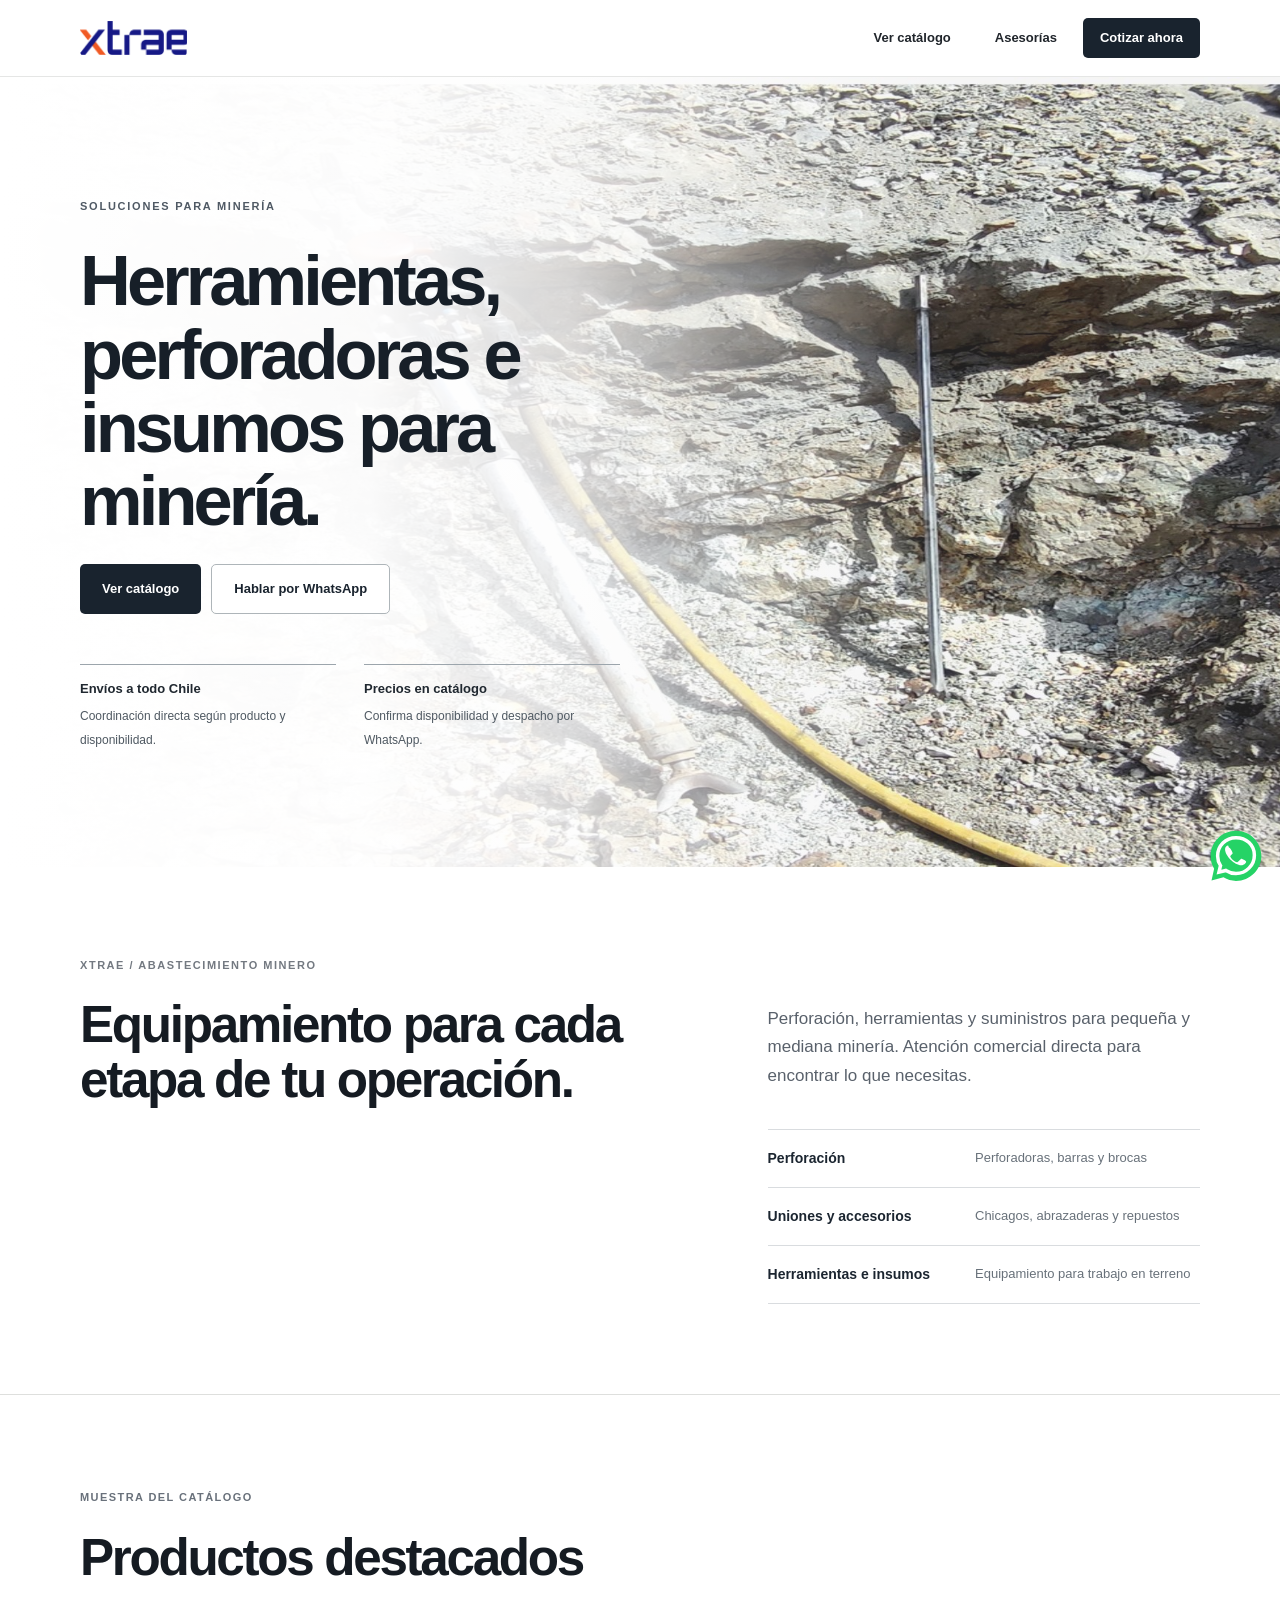
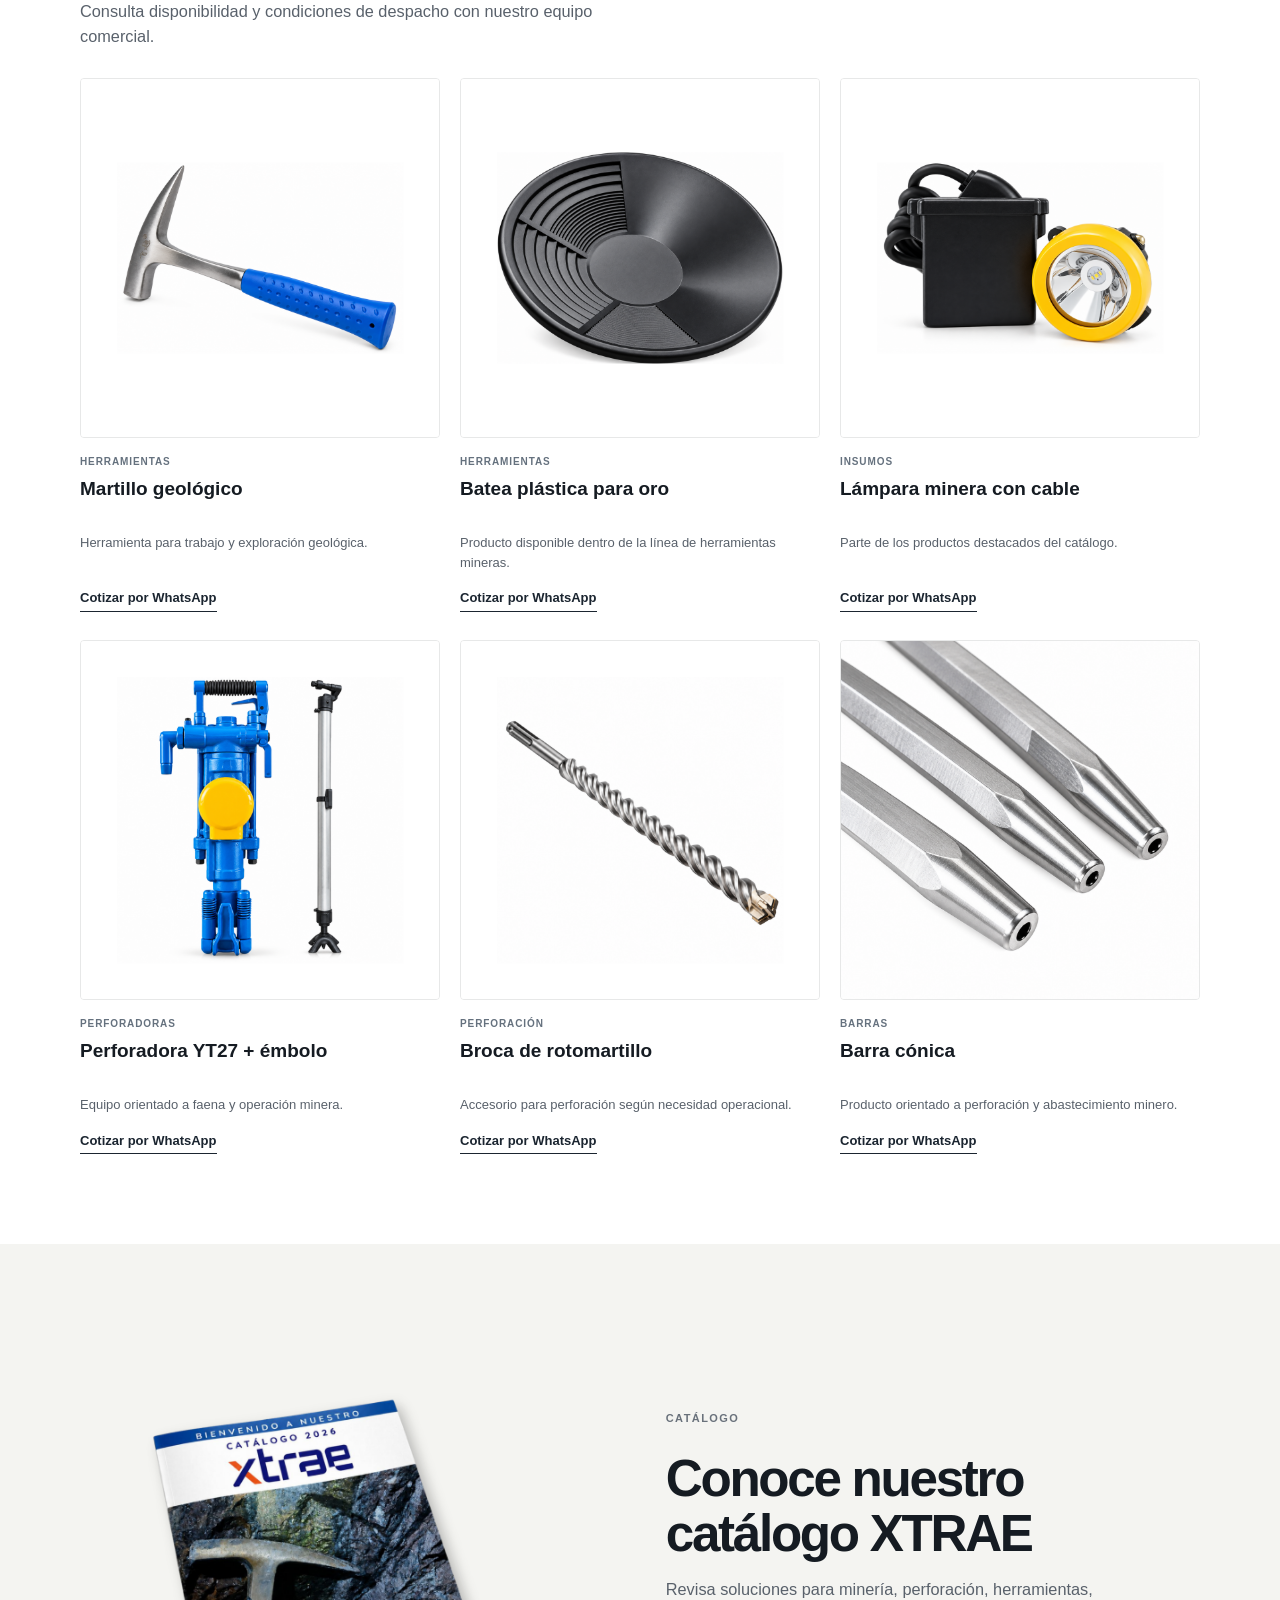
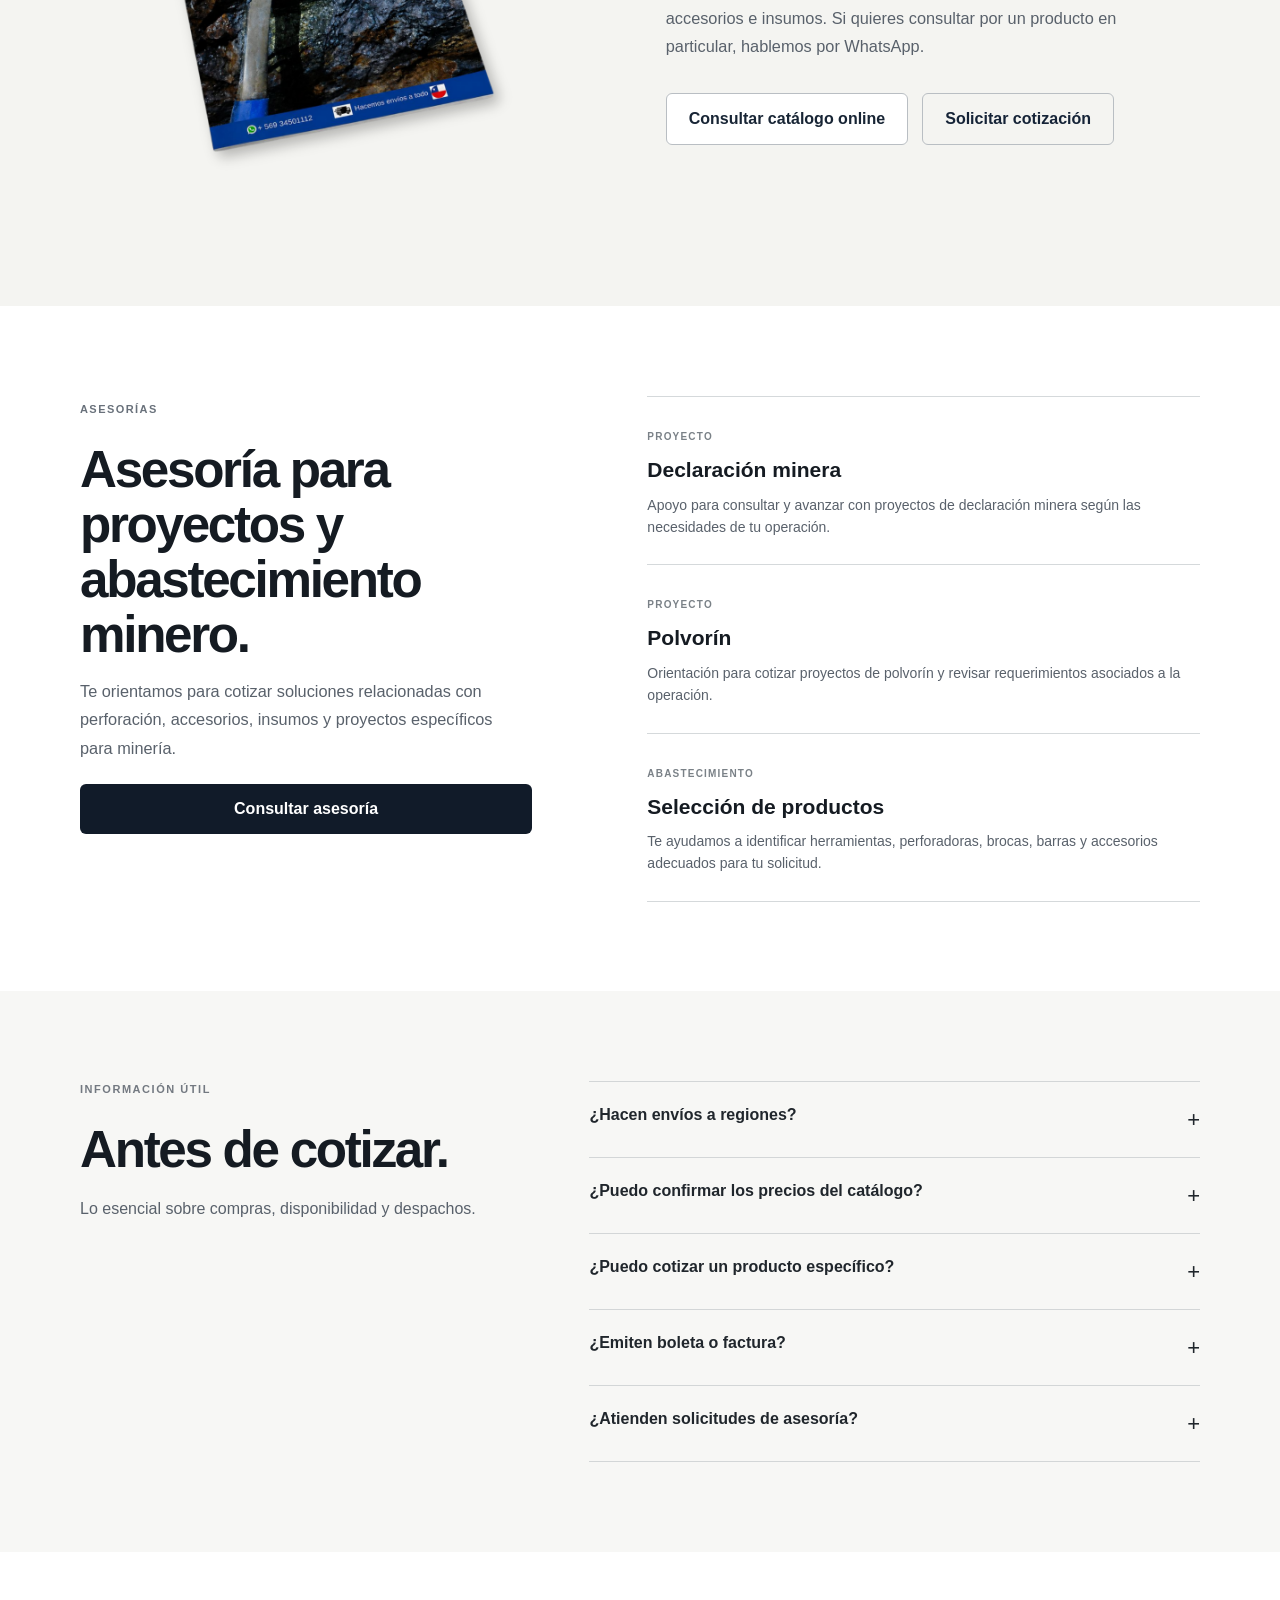
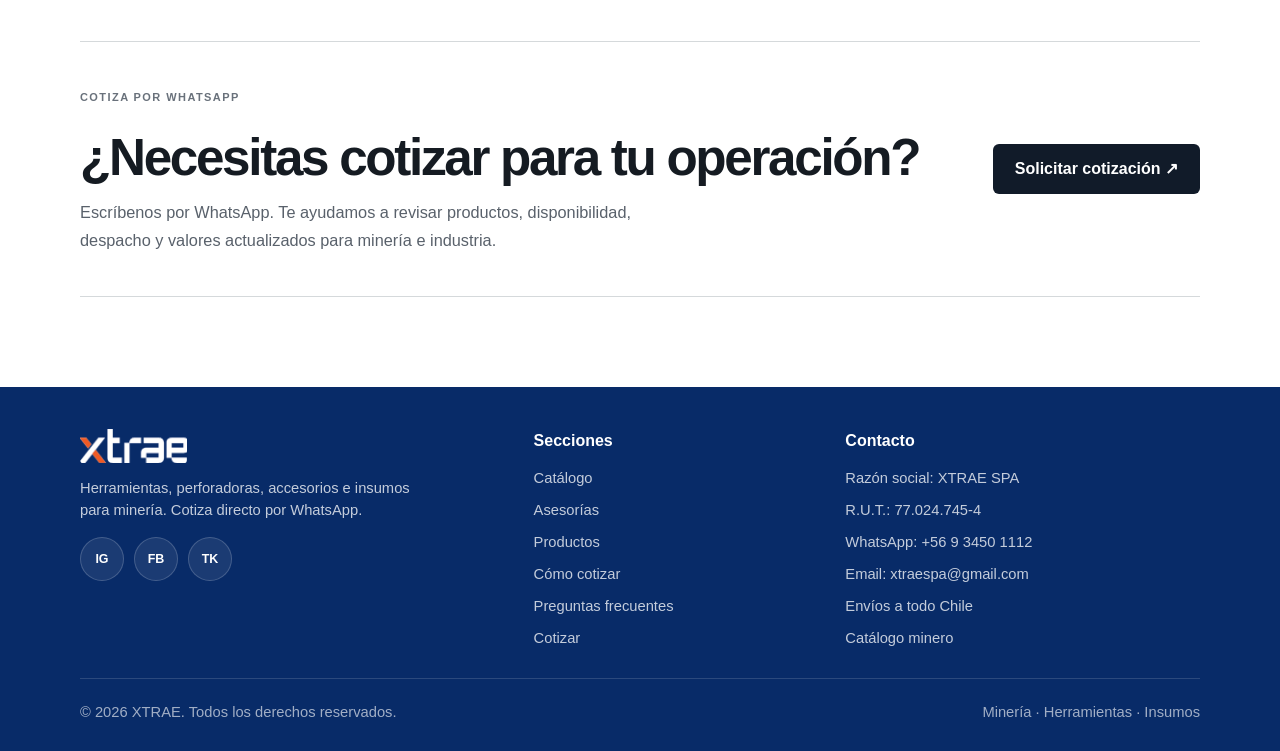
==== commit be3484c9: "Agregar FAQ sobre emisión de boleta o factura" ====
--- a/index.html
+++ b/index.html
@@ -180,7 +180,7 @@
       </div>
     </section>
 
-    <section class="section faq-section" id="preguntas"><div class="container faq-layout"><div><span class="editorial-kicker">INFORMACIÓN ÚTIL</span><h2>Antes de cotizar.</h2><p>Lo esencial sobre compras, disponibilidad y despachos.</p></div><div class="faq-list"><details><summary>¿Hacen envíos a regiones?</summary><p>Sí. Coordinamos envíos a todo Chile según producto, destino y disponibilidad.</p></details><details><summary>¿Puedo confirmar los precios del catálogo?</summary><p>Sí. Confirma precios, disponibilidad y despacho directamente por WhatsApp.</p></details><details><summary>¿Puedo cotizar un producto específico?</summary><p>Sí. Cada producto destacado tiene un botón para consultar directamente por WhatsApp.</p></details><details><summary>¿Atienden solicitudes de asesoría?</summary><p>Puedes consultar por declaración minera, polvorín, selección de productos y abastecimiento minero.</p></details></div></div></section>
+    <section class="section faq-section" id="preguntas"><div class="container faq-layout"><div><span class="editorial-kicker">INFORMACIÓN ÚTIL</span><h2>Antes de cotizar.</h2><p>Lo esencial sobre compras, disponibilidad y despachos.</p></div><div class="faq-list"><details><summary>¿Hacen envíos a regiones?</summary><p>Sí. Coordinamos envíos a todo Chile según producto, destino y disponibilidad.</p></details><details><summary>¿Puedo confirmar los precios del catálogo?</summary><p>Sí. Confirma precios, disponibilidad y despacho directamente por WhatsApp.</p></details><details><summary>¿Puedo cotizar un producto específico?</summary><p>Sí. Cada producto destacado tiene un botón para consultar directamente por WhatsApp.</p></details><details><summary>¿Emiten boleta o factura?</summary><p>Sí, emitimos boleta o factura según corresponda.</p></details><details><summary>¿Atienden solicitudes de asesoría?</summary><p>Puedes consultar por declaración minera, polvorín, selección de productos y abastecimiento minero.</p></details></div></div></section>
 
     <section class="section cta-section" id="solicitar">
       <div class="container">
